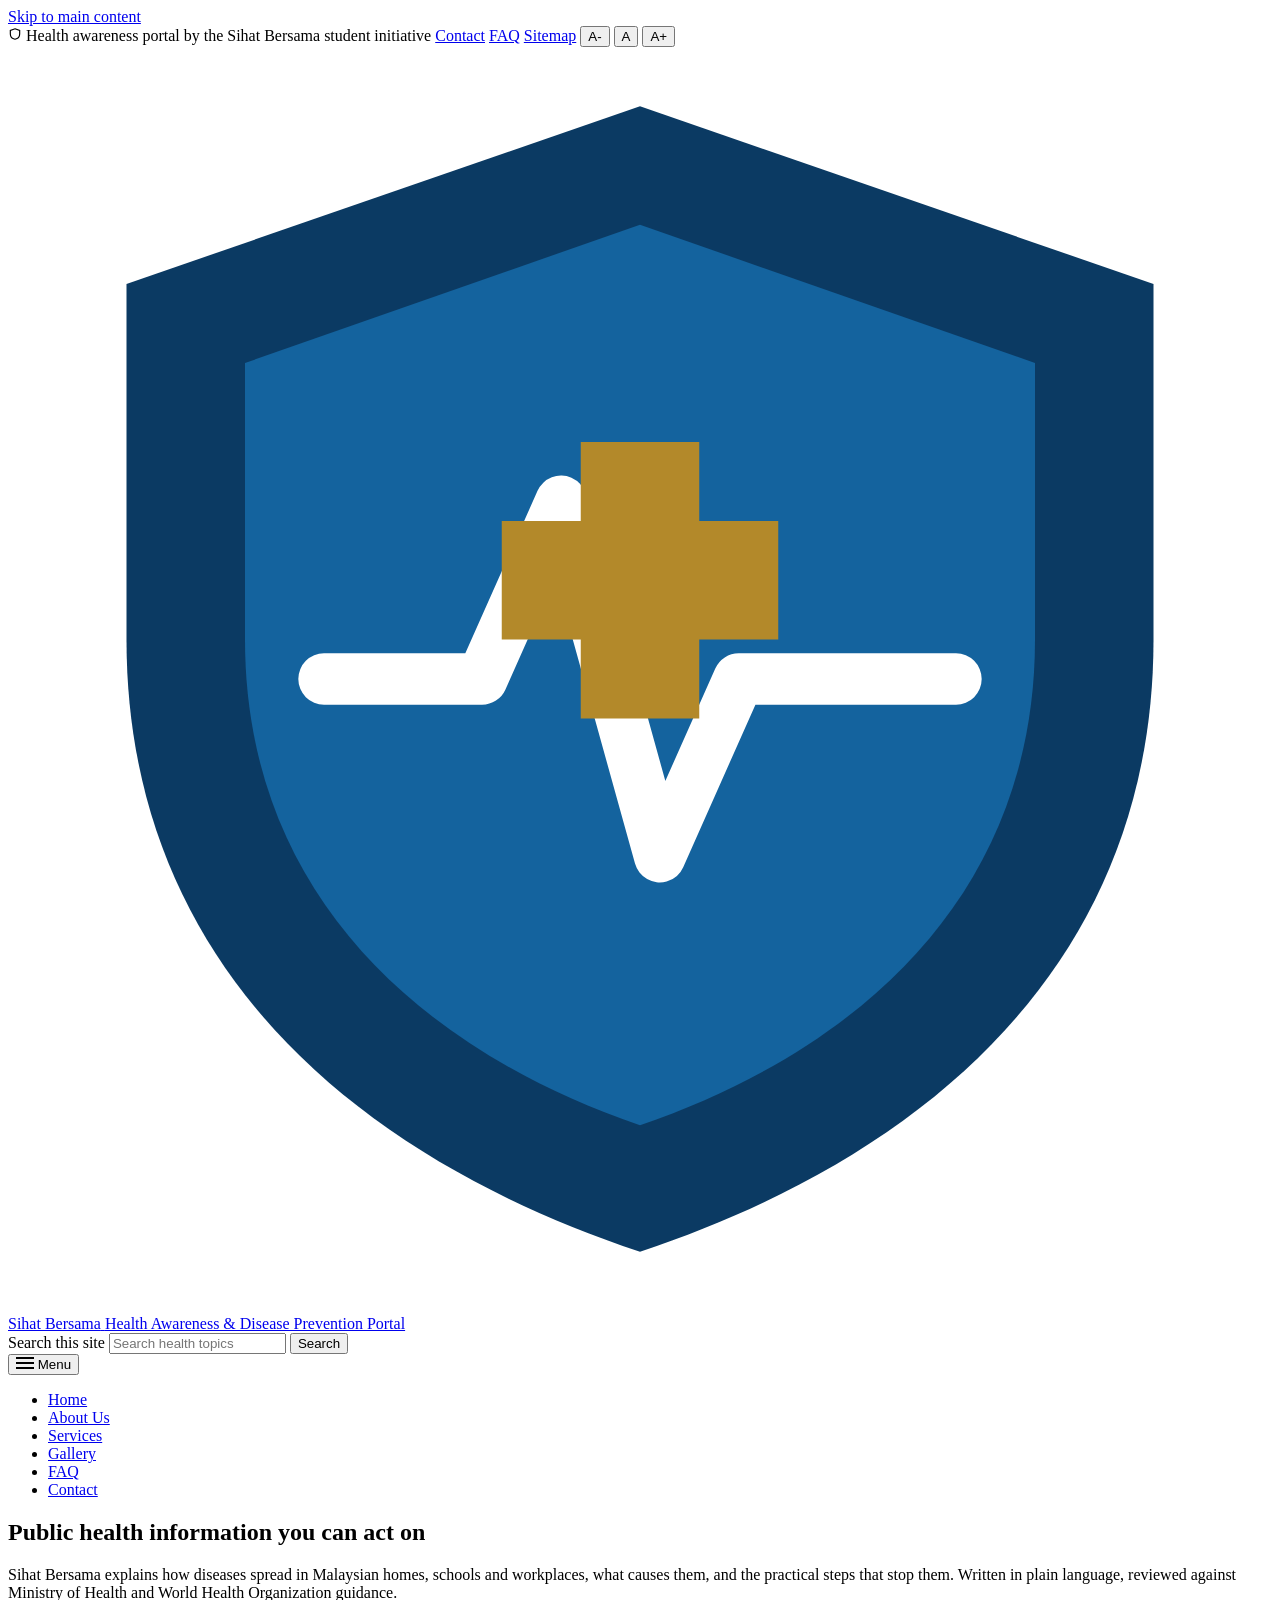
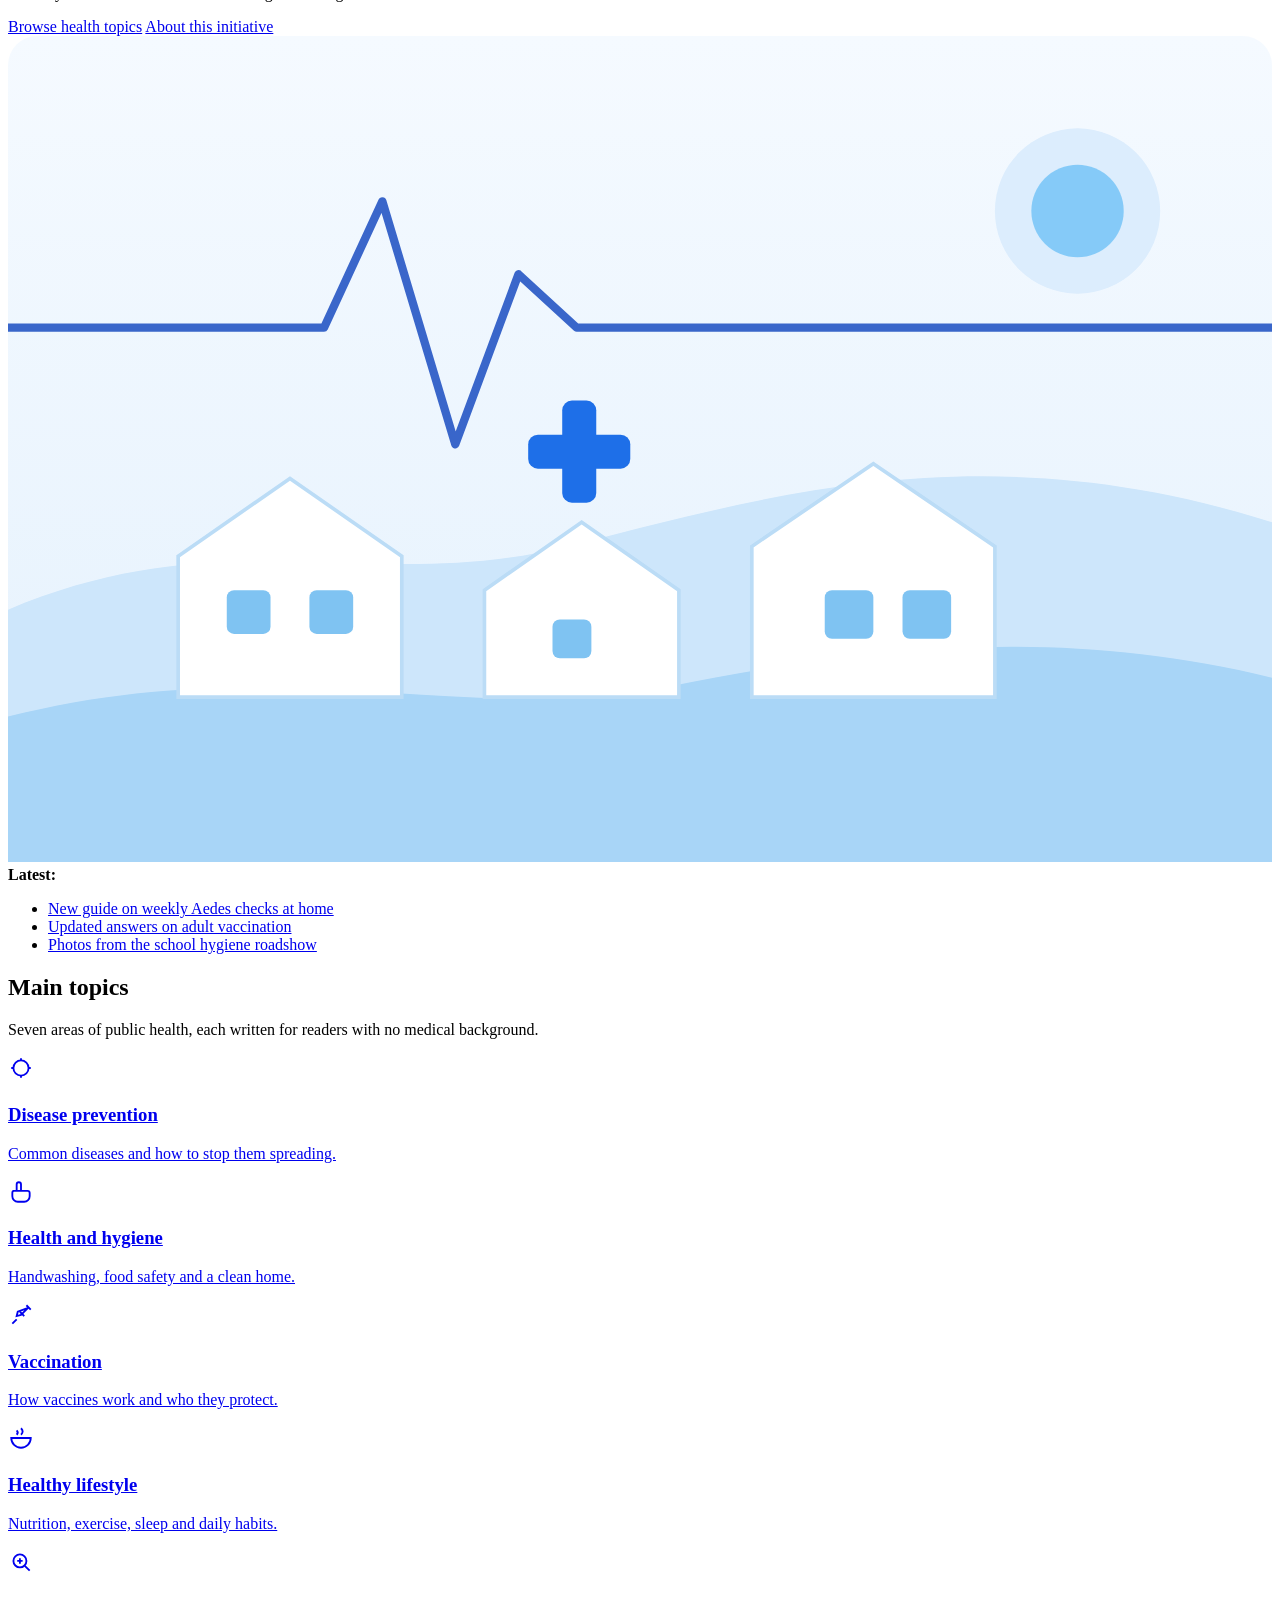
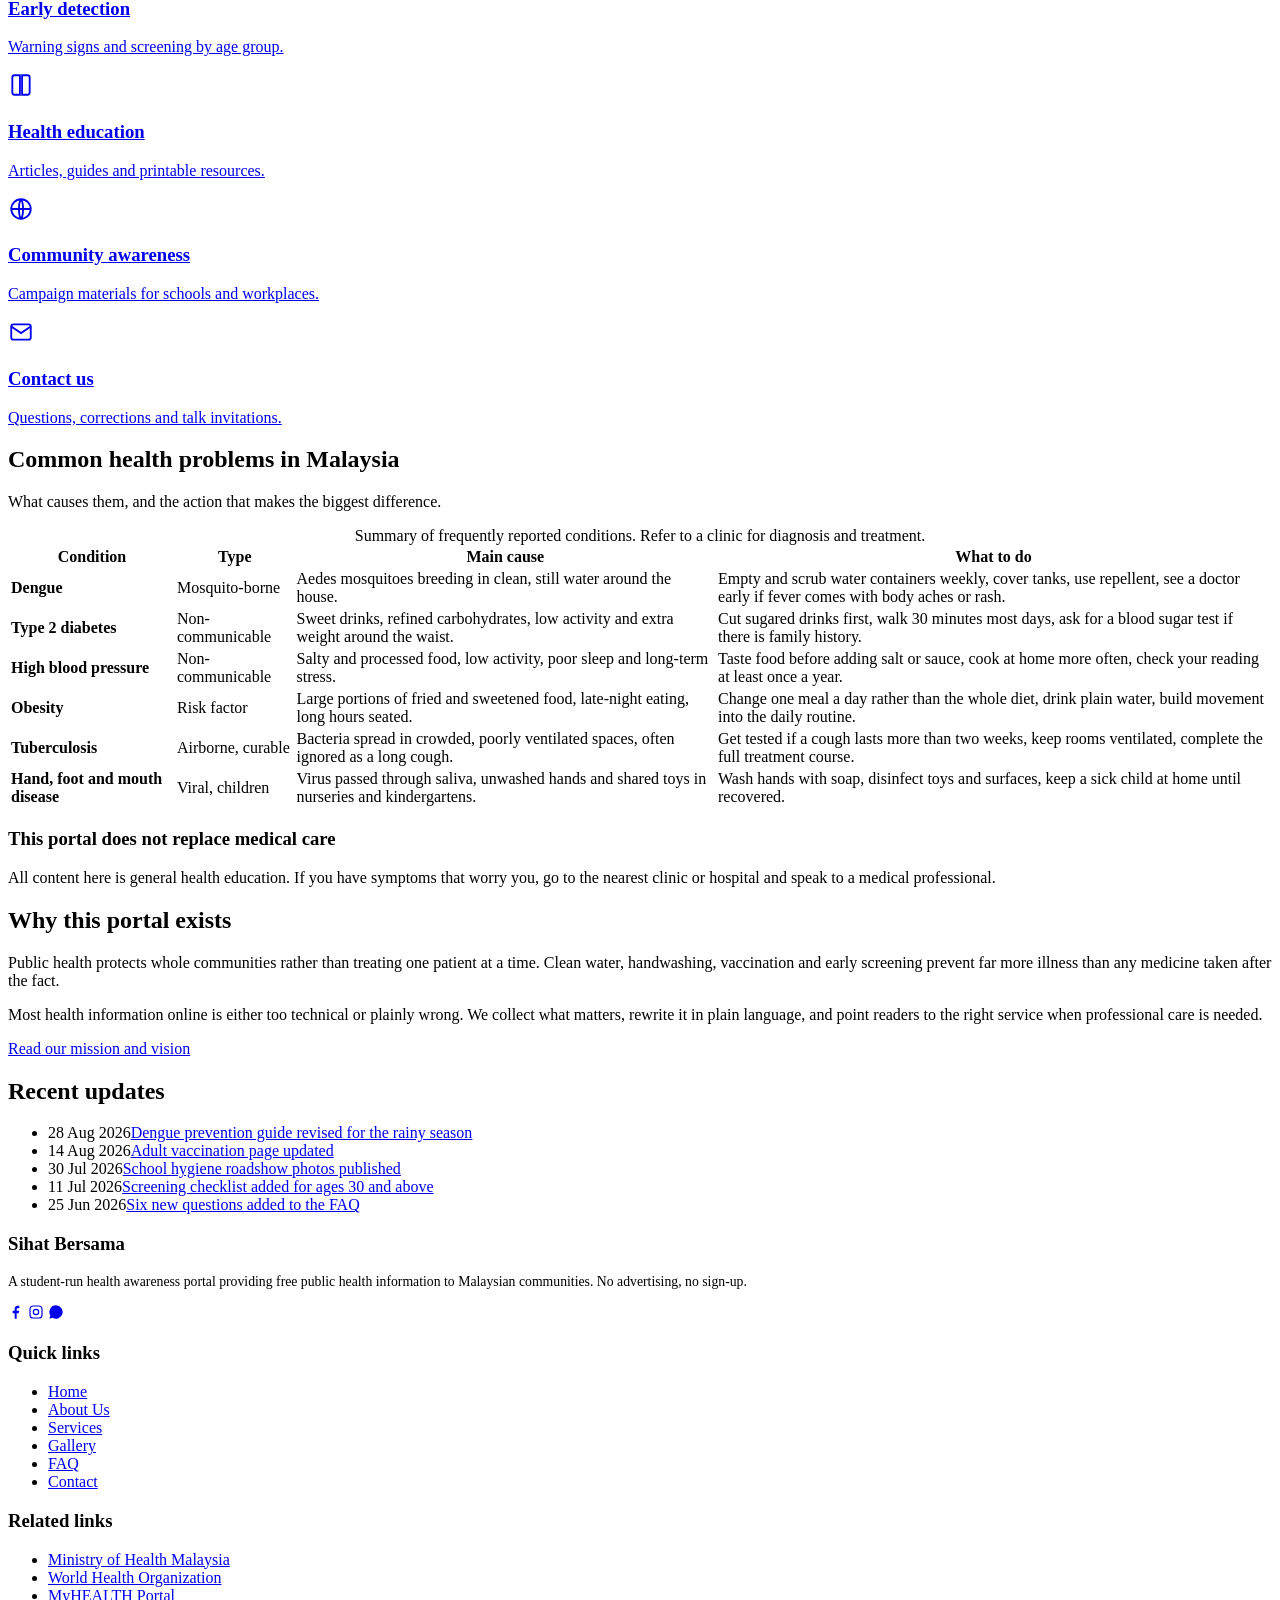
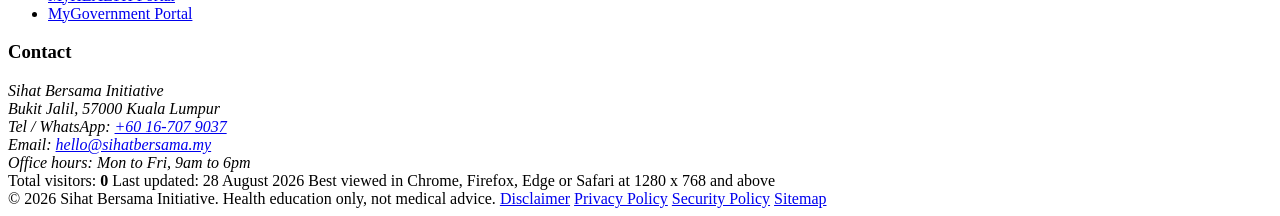
==== index.html @ de7b7a81 "Add files via upload" ====
<!DOCTYPE html>
<html lang="en">
<head>
<meta charset="utf-8">
<meta name="viewport" content="width=device-width, initial-scale=1">
<title>Home | Sihat Bersama Health Awareness Portal</title>
<meta name="description" content="Public health information portal on disease prevention, hygiene, vaccination, healthy living and early detection for Malaysian communities.">
<link rel="preconnect" href="https://fonts.googleapis.com">
<link rel="preconnect" href="https://fonts.gstatic.com" crossorigin>
<link href="https://fonts.googleapis.com/css2?family=Poppins:wght@500;600;700&family=Inter:wght@400;500;600;700&display=swap" rel="stylesheet">
<link rel="stylesheet" href="assets/css/style.css">
</head>
<body>
<a class="skip" href="#main">Skip to main content</a>

<!-- ===== utility bar ===== -->
<div class="utilbar">
  <div class="wrap utilbar-in">
    <span class="util-official">
      <svg width="14" height="14" viewBox="0 0 24 24" fill="none" stroke="currentColor" stroke-width="2" aria-hidden="true"><path d="M12 3l8 3v6c0 5-3.4 8.2-8 9-4.6-.8-8-4-8-9V6z"/></svg>
      Health awareness portal by the Sihat Bersama student initiative
    </span>
    <span class="util-links">
      <a href="contact.html">Contact</a>
      <a href="faq.html">FAQ</a>
      <a href="#footer">Sitemap</a>
    </span>
    <span class="util-tools">
      <button class="a11y-btn" id="textSmaller" type="button" title="Smaller text">A-</button>
      <button class="a11y-btn" id="textNormal" type="button" title="Normal text">A</button>
      <button class="a11y-btn" id="textLarger" type="button" title="Larger text">A+</button>
    </span>
  </div>
</div>

<!-- ===== masthead ===== -->
<header class="masthead">
  <div class="wrap masthead-in">
    <a class="brand" href="index.html">
      <svg class="brand-crest" viewBox="0 0 64 64" aria-hidden="true">
        <path d="M32 3l26 9v18c0 16-11 26-26 31C17 56 6 46 6 30V12z" fill="#0B3A63"/>
        <path d="M32 9l20 7v14c0 12.5-8.4 20.6-20 24.6C20.4 50.6 12 42.5 12 30V16z" fill="#14639E"/>
        <path d="M16 32h8l4-9 5 18 4-9h11" fill="none" stroke="#fff" stroke-width="2.6" stroke-linecap="round" stroke-linejoin="round"/>
        <path d="M29 20h6v4h4v6h-4v4h-6v-4h-4v-6h4z" fill="#B3892A"/>
      </svg>
      <span>
        <span class="site-name">Sihat Bersama</span>
        <span class="site-sub">Health Awareness &amp; Disease Prevention Portal</span>
      </span>
    </a>
    <form class="searchbox" id="siteSearch" role="search">
      <label class="skip" for="q">Search this site</label>
      <input id="q" type="search" placeholder="Search health topics">
      <button type="submit">Search</button>
    </form>
  </div>
</header>

<!-- ===== main navigation ===== -->
<nav class="mainnav" aria-label="Main">
  <div class="wrap mainnav-in">
    <button class="nav-toggle" type="button" aria-expanded="false" aria-controls="navlist">
      <svg width="18" height="12" viewBox="0 0 18 12" aria-hidden="true"><path d="M0 1h18M0 6h18M0 11h18" stroke="currentColor" stroke-width="2"/></svg>
      Menu
    </button>
    <ul id="navlist">
      <li><a class="is-active" href="index.html">Home</a></li>
      <li><a href="about.html">About Us</a></li>
      <li><a href="services.html">Services</a></li>
      <li><a href="gallery.html">Gallery</a></li>
      <li><a href="faq.html">FAQ</a></li>
      <li><a href="contact.html">Contact</a></li>
    </ul>
  </div>
</nav>

<main id="main">

<!-- ===== hero ===== -->
<section class="hero">
  <div class="wrap hero-in">
    <div>
      <h1>Public health information you can act on</h1>
      <p>Sihat Bersama explains how diseases spread in Malaysian homes, schools and workplaces, what causes them, and the practical steps that stop them. Written in plain language, reviewed against Ministry of Health and World Health Organization guidance.</p>
      <div class="hero-actions">
        <a class="btn" href="services.html">Browse health topics</a>
        <a class="btn btn-alt" href="about.html">About this initiative</a>
      </div>
    </div>
    <div class="hero-art">
      <svg viewBox="0 0 520 340" role="img" aria-label="Illustration of a community clinic and neighbourhood">
        <defs>
          <linearGradient id="sky" x1="0" y1="0" x2="0" y2="1">
            <stop offset="0" stop-color="#F5FAFF"/><stop offset="1" stop-color="#E4F1FD"/>
          </linearGradient>
        </defs>
        <rect width="520" height="340" rx="12" fill="url(#sky)"/>
        <circle cx="440" cy="72" r="34" fill="#DCEDFD"/>
        <circle cx="440" cy="72" r="19" fill="#3FB0F5" opacity=".55"/>
        <path d="M0 236c90-38 150-6 230-26s170-48 290-10v140H0z" fill="#CDE6FB"/>
        <path d="M0 280c110-28 190 4 270-12s160-26 250-4v76H0z" fill="#A8D5F7"/>
        <g fill="#fff" stroke="#BBDCF6" stroke-width="1.5">
          <path d="M70 214l46-32 46 32v58H70z"/>
          <path d="M196 228l40-28 40 28v44h-80z"/>
          <path d="M306 210l50-34 50 34v62H306z"/>
        </g>
        <g fill="#7FC3F2">
          <rect x="90" y="228" width="18" height="18" rx="3"/>
          <rect x="124" y="228" width="18" height="18" rx="3"/>
          <rect x="224" y="240" width="16" height="16" rx="3"/>
          <rect x="336" y="228" width="20" height="20" rx="3"/>
          <rect x="368" y="228" width="20" height="20" rx="3"/>
        </g>
        <rect x="228" y="150" width="14" height="42" rx="4" fill="#1E6FE8"/>
        <rect x="214" y="164" width="42" height="14" rx="4" fill="#1E6FE8"/>
        <path d="M0 120h130l24-52 30 100 26-70 24 22h286" fill="none" stroke="#1B4DC1" stroke-width="3.4" stroke-linecap="round" stroke-linejoin="round" opacity=".85"/>
      </svg>
    </div>
  </div>
</section>

<!-- ===== announcements ===== -->
<div class="announce">
  <div class="wrap announce-in">
    <strong>Latest:</strong>
    <ul>
      <li><a href="services.html">New guide on weekly Aedes checks at home</a></li>
      <li><a href="faq.html">Updated answers on adult vaccination</a></li>
      <li><a href="gallery.html">Photos from the school hygiene roadshow</a></li>
    </ul>
  </div>
</div>

<!-- ===== quick access ===== -->
<section class="sec">
  <div class="wrap">
    <div class="sec-head">
      <h2>Main topics</h2>
      <p>Seven areas of public health, each written for readers with no medical background.</p>
    </div>

    <div class="tiles">
      <a class="tile" href="services.html#prevention">
        <span class="ico"><svg width="26" height="26" viewBox="0 0 24 24" fill="none" stroke="currentColor" stroke-width="1.7" aria-hidden="true"><circle cx="12" cy="12" r="7"/><path d="M12 5V3M12 21v-2M5 12H3M21 12h-2M9.5 10h.01M14 14h.01M10 15h.01M15 9.5h.01"/></svg></span>
        <h3>Disease prevention</h3>
        <p>Common diseases and how to stop them spreading.</p>
      </a>
      <a class="tile" href="services.html#hygiene">
        <span class="ico"><svg width="26" height="26" viewBox="0 0 24 24" fill="none" stroke="currentColor" stroke-width="1.7" aria-hidden="true"><path d="M8 11V5a2 2 0 0 1 4 0v6"/><path d="M5 11h13a2 2 0 0 1 2 2v3a5 5 0 0 1-5 5H9a5 5 0 0 1-5-5v-3a2 2 0 0 1 1-2z"/></svg></span>
        <h3>Health and hygiene</h3>
        <p>Handwashing, food safety and a clean home.</p>
      </a>
      <a class="tile" href="services.html#vaccination">
        <span class="ico"><svg width="26" height="26" viewBox="0 0 24 24" fill="none" stroke="currentColor" stroke-width="1.7" aria-hidden="true"><path d="M17 3l4 4M18.5 5.5L12 12l-4 1 1-4z"/><path d="M11 9l4 4M4 20l4-4"/></svg></span>
        <h3>Vaccination</h3>
        <p>How vaccines work and who they protect.</p>
      </a>
      <a class="tile" href="services.html#lifestyle">
        <span class="ico"><svg width="26" height="26" viewBox="0 0 24 24" fill="none" stroke="currentColor" stroke-width="1.7" aria-hidden="true"><path d="M3 12h18a9 9 0 0 1-18 0z"/><path d="M12 3c2 2 2 4 0 6M8 5c1.4 1.4 1.4 2.6 0 4"/></svg></span>
        <h3>Healthy lifestyle</h3>
        <p>Nutrition, exercise, sleep and daily habits.</p>
      </a>
      <a class="tile" href="services.html#detection">
        <span class="ico"><svg width="26" height="26" viewBox="0 0 24 24" fill="none" stroke="currentColor" stroke-width="1.7" aria-hidden="true"><circle cx="11" cy="11" r="6"/><path d="M20 20l-4.5-4.5M8.5 11h5M11 8.5v5"/></svg></span>
        <h3>Early detection</h3>
        <p>Warning signs and screening by age group.</p>
      </a>
      <a class="tile" href="services.html#education">
        <span class="ico"><svg width="26" height="26" viewBox="0 0 24 24" fill="none" stroke="currentColor" stroke-width="1.7" aria-hidden="true"><path d="M4 5a2 2 0 0 1 2-2h5v18H6a2 2 0 0 1-2-2z"/><path d="M20 5a2 2 0 0 0-2-2h-5v18h5a2 2 0 0 0 2-2z"/></svg></span>
        <h3>Health education</h3>
        <p>Articles, guides and printable resources.</p>
      </a>
      <a class="tile" href="services.html#community">
        <span class="ico"><svg width="26" height="26" viewBox="0 0 24 24" fill="none" stroke="currentColor" stroke-width="1.7" aria-hidden="true"><circle cx="12" cy="12" r="9"/><path d="M3 12h18M12 3c2.5 3 2.5 15 0 18M12 3c-2.5 3-2.5 15 0 18"/></svg></span>
        <h3>Community awareness</h3>
        <p>Campaign materials for schools and workplaces.</p>
      </a>
      <a class="tile" href="contact.html">
        <span class="ico"><svg width="26" height="26" viewBox="0 0 24 24" fill="none" stroke="currentColor" stroke-width="1.7" aria-hidden="true"><rect x="3" y="5" width="18" height="14" rx="2"/><path d="M3 7l9 6 9-6"/></svg></span>
        <h3>Contact us</h3>
        <p>Questions, corrections and talk invitations.</p>
      </a>
    </div>
  </div>
</section>

<!-- ===== common cases table ===== -->
<section class="sec sec-alt">
  <div class="wrap">
    <div class="sec-head">
      <h2>Common health problems in Malaysia</h2>
      <p>What causes them, and the action that makes the biggest difference.</p>
    </div>

    <div class="table-scroll">
      <table class="table">
        <caption>Summary of frequently reported conditions. Refer to a clinic for diagnosis and treatment.</caption>
        <thead>
          <tr><th scope="col">Condition</th><th scope="col">Type</th><th scope="col">Main cause</th><th scope="col">What to do</th></tr>
        </thead>
        <tbody>
          <tr>
            <td><strong>Dengue</strong></td>
            <td>Mosquito-borne</td>
            <td>Aedes mosquitoes breeding in clean, still water around the house.</td>
            <td>Empty and scrub water containers weekly, cover tanks, use repellent, see a doctor early if fever comes with body aches or rash.</td>
          </tr>
          <tr>
            <td><strong>Type 2 diabetes</strong></td>
            <td>Non-communicable</td>
            <td>Sweet drinks, refined carbohydrates, low activity and extra weight around the waist.</td>
            <td>Cut sugared drinks first, walk 30 minutes most days, ask for a blood sugar test if there is family history.</td>
          </tr>
          <tr>
            <td><strong>High blood pressure</strong></td>
            <td>Non-communicable</td>
            <td>Salty and processed food, low activity, poor sleep and long-term stress.</td>
            <td>Taste food before adding salt or sauce, cook at home more often, check your reading at least once a year.</td>
          </tr>
          <tr>
            <td><strong>Obesity</strong></td>
            <td>Risk factor</td>
            <td>Large portions of fried and sweetened food, late-night eating, long hours seated.</td>
            <td>Change one meal a day rather than the whole diet, drink plain water, build movement into the daily routine.</td>
          </tr>
          <tr>
            <td><strong>Tuberculosis</strong></td>
            <td>Airborne, curable</td>
            <td>Bacteria spread in crowded, poorly ventilated spaces, often ignored as a long cough.</td>
            <td>Get tested if a cough lasts more than two weeks, keep rooms ventilated, complete the full treatment course.</td>
          </tr>
          <tr>
            <td><strong>Hand, foot and mouth disease</strong></td>
            <td>Viral, children</td>
            <td>Virus passed through saliva, unwashed hands and shared toys in nurseries and kindergartens.</td>
            <td>Wash hands with soap, disinfect toys and surfaces, keep a sick child at home until recovered.</td>
          </tr>
        </tbody>
      </table>
    </div>

    <div class="notice warn" style="margin-top:18px">
      <h3>This portal does not replace medical care</h3>
      <p>All content here is general health education. If you have symptoms that worry you, go to the nearest clinic or hospital and speak to a medical professional.</p>
    </div>
  </div>
</section>

<!-- ===== purpose + updates ===== -->
<section class="sec">
  <div class="wrap split">
    <div>
      <div class="sec-head"><h2>Why this portal exists</h2></div>
      <p>Public health protects whole communities rather than treating one patient at a time. Clean water, handwashing, vaccination and early screening prevent far more illness than any medicine taken after the fact.</p>
      <p>Most health information online is either too technical or plainly wrong. We collect what matters, rewrite it in plain language, and point readers to the right service when professional care is needed.</p>
      <p><a href="about.html">Read our mission and vision</a></p>
    </div>
    <div>
      <div class="sec-head"><h2>Recent updates</h2></div>
      <ul class="updates">
        <li><time datetime="2026-08-28">28 Aug 2026</time><a href="services.html#prevention">Dengue prevention guide revised for the rainy season</a></li>
        <li><time datetime="2026-08-14">14 Aug 2026</time><a href="services.html#vaccination">Adult vaccination page updated</a></li>
        <li><time datetime="2026-07-30">30 Jul 2026</time><a href="gallery.html">School hygiene roadshow photos published</a></li>
        <li><time datetime="2026-07-11">11 Jul 2026</time><a href="services.html#detection">Screening checklist added for ages 30 and above</a></li>
        <li><time datetime="2026-06-25">25 Jun 2026</time><a href="faq.html">Six new questions added to the FAQ</a></li>
      </ul>
    </div>
  </div>
</section>

</main>

<!-- ===== footer ===== -->
<footer class="footer" id="footer">
  <div class="wrap">
    <div class="foot-grid">
      <div>
        <h3>Sihat Bersama</h3>
        <p style="font-size:.86rem">A student-run health awareness portal providing free public health information to Malaysian communities. No advertising, no sign-up.</p>
        <div class="socials">
          <a href="#" aria-label="Facebook"><svg width="16" height="16" viewBox="0 0 24 24" fill="currentColor"><path d="M13 22v-8h3l1-4h-4V8c0-1.1.3-1.8 1.9-1.8H17V2.7A26 26 0 0 0 14.5 2.5C11.9 2.5 10 4.1 10 7.1V10H7v4h3v8z"/></svg></a>
          <a href="#" aria-label="Instagram"><svg width="16" height="16" viewBox="0 0 24 24" fill="none" stroke="currentColor" stroke-width="1.8"><rect x="3" y="3" width="18" height="18" rx="5"/><circle cx="12" cy="12" r="4"/></svg></a>
          <a href="https://wa.me/60167079037" aria-label="WhatsApp"><svg width="16" height="16" viewBox="0 0 24 24" fill="currentColor"><path d="M12 2a10 10 0 0 0-8.5 15.2L2 22l4.9-1.4A10 10 0 1 0 12 2z"/></svg></a>
        </div>
      </div>
      <div>
        <h3>Quick links</h3>
        <ul>
          <li><a href="index.html">Home</a></li>
          <li><a href="about.html">About Us</a></li>
          <li><a href="services.html">Services</a></li>
          <li><a href="gallery.html">Gallery</a></li>
          <li><a href="faq.html">FAQ</a></li>
          <li><a href="contact.html">Contact</a></li>
        </ul>
      </div>
      <div>
        <h3>Related links</h3>
        <ul>
          <li><a href="https://www.moh.gov.my">Ministry of Health Malaysia</a></li>
          <li><a href="https://www.who.int">World Health Organization</a></li>
          <li><a href="https://www.myhealth.gov.my">MyHEALTH Portal</a></li>
          <li><a href="https://www.malaysia.gov.my">MyGovernment Portal</a></li>
        </ul>
      </div>
      <div>
        <h3>Contact</h3>
        <address>
          Sihat Bersama Initiative<br>
          Bukit Jalil, 57000 Kuala Lumpur<br>
          Tel / WhatsApp: <a href="https://wa.me/60167079037">+60 16-707 9037</a><br>
          Email: <a href="mailto:hello@sihatbersama.my">hello@sihatbersama.my</a><br>
          Office hours: Mon to Fri, 9am to 6pm
        </address>
      </div>
    </div>

    <div class="foot-meta">
      <span class="counter">Total visitors: <b id="viewCount">0</b></span>
      <span>Last updated: 28 August 2026</span>
      <span>Best viewed in Chrome, Firefox, Edge or Safari at 1280 x 768 and above</span>
    </div>

    <div class="foot-base">
      <span>&copy; <span data-year>2026</span> Sihat Bersama Initiative. Health education only, not medical advice.</span>
      <span class="foot-links">
        <a href="#">Disclaimer</a>
        <a href="#">Privacy Policy</a>
        <a href="#">Security Policy</a>
        <a href="#footer">Sitemap</a>
      </span>
    </div>
  </div>
</footer>

<script src="assets/js/main.js"></script>
</body>
</html>
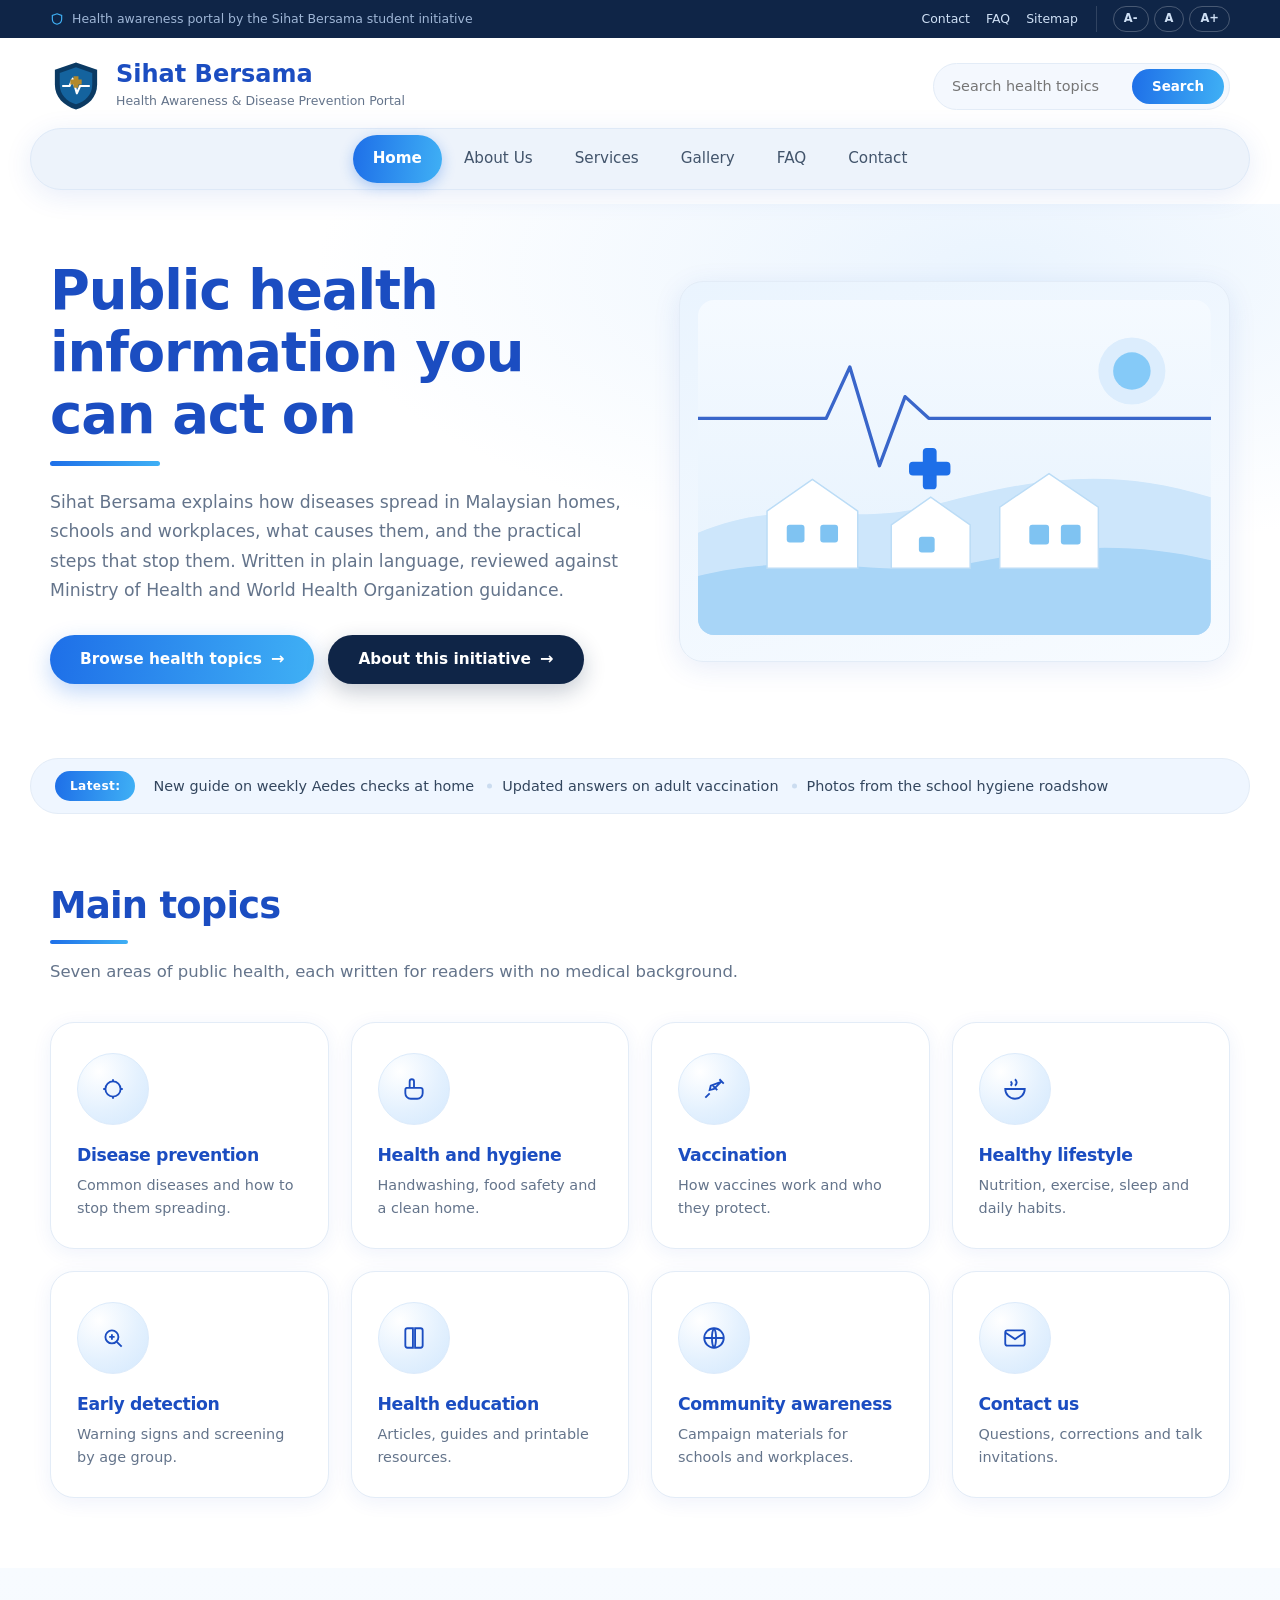
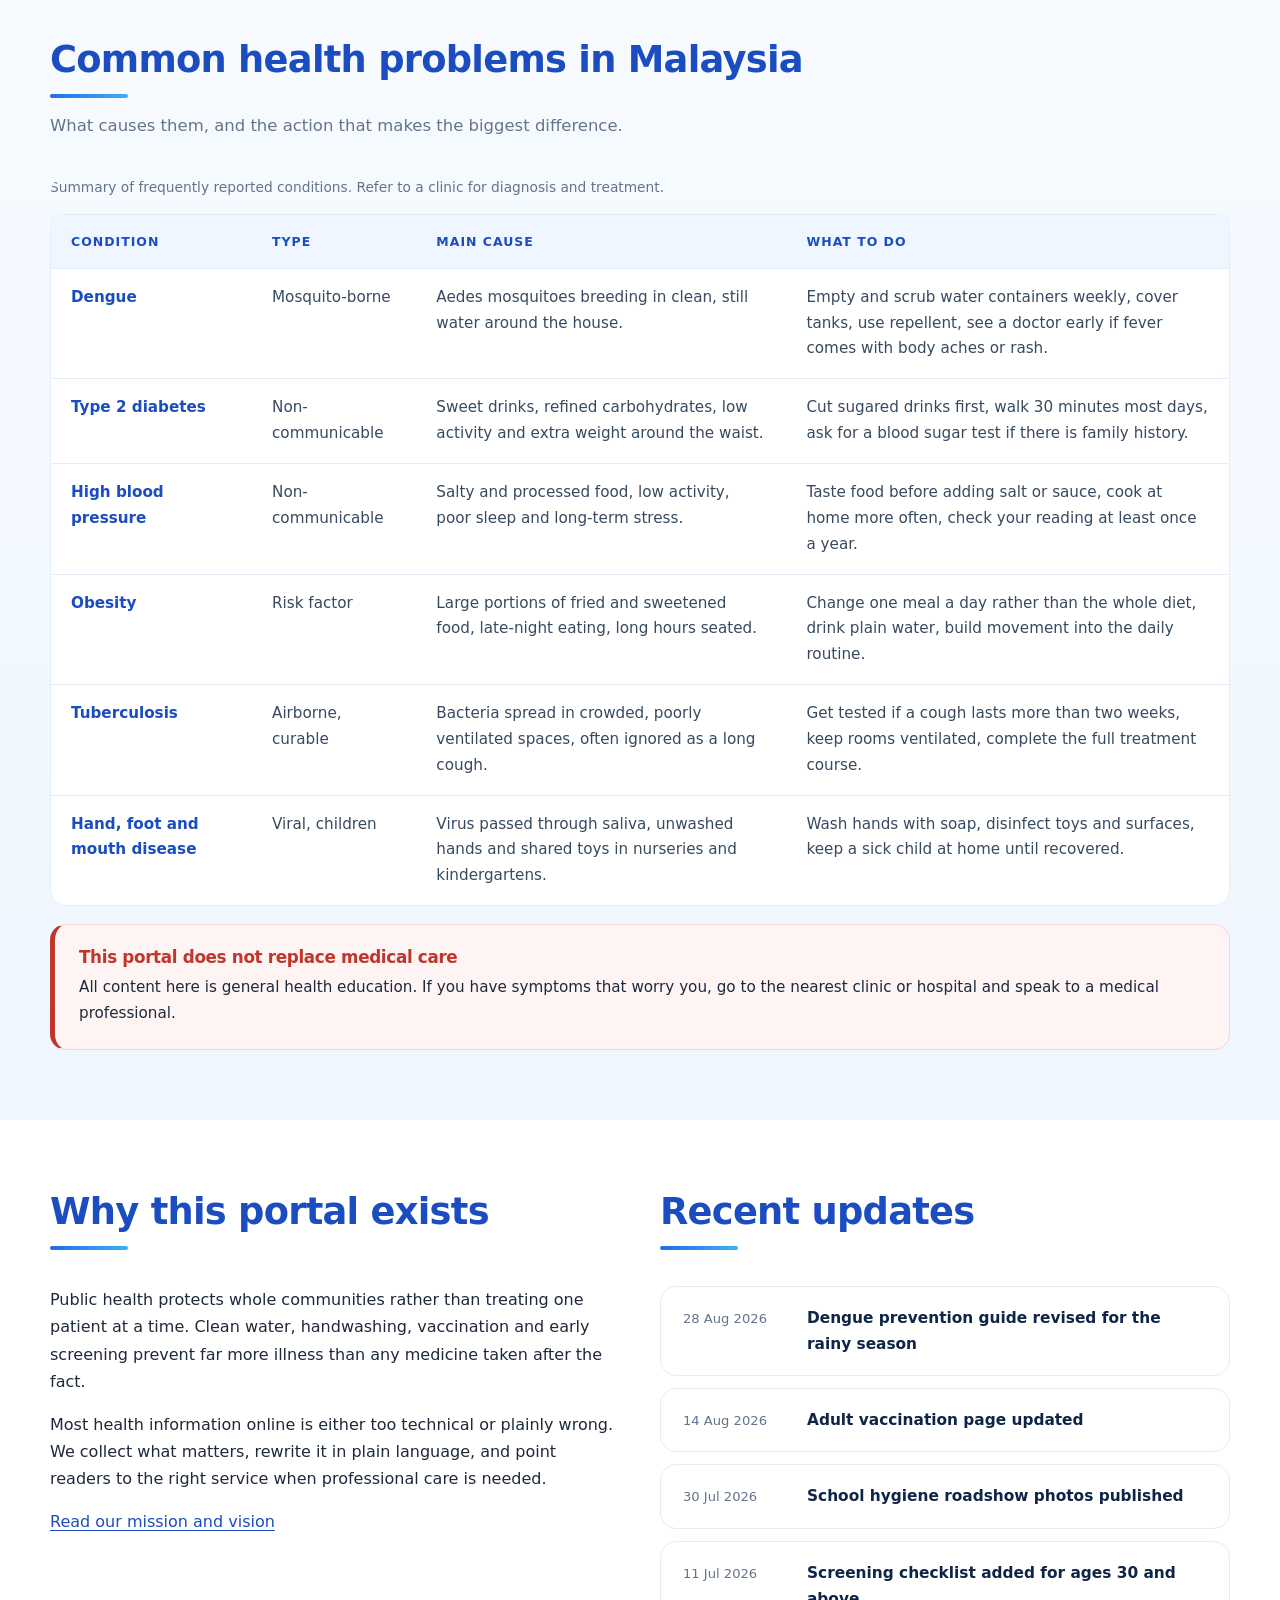
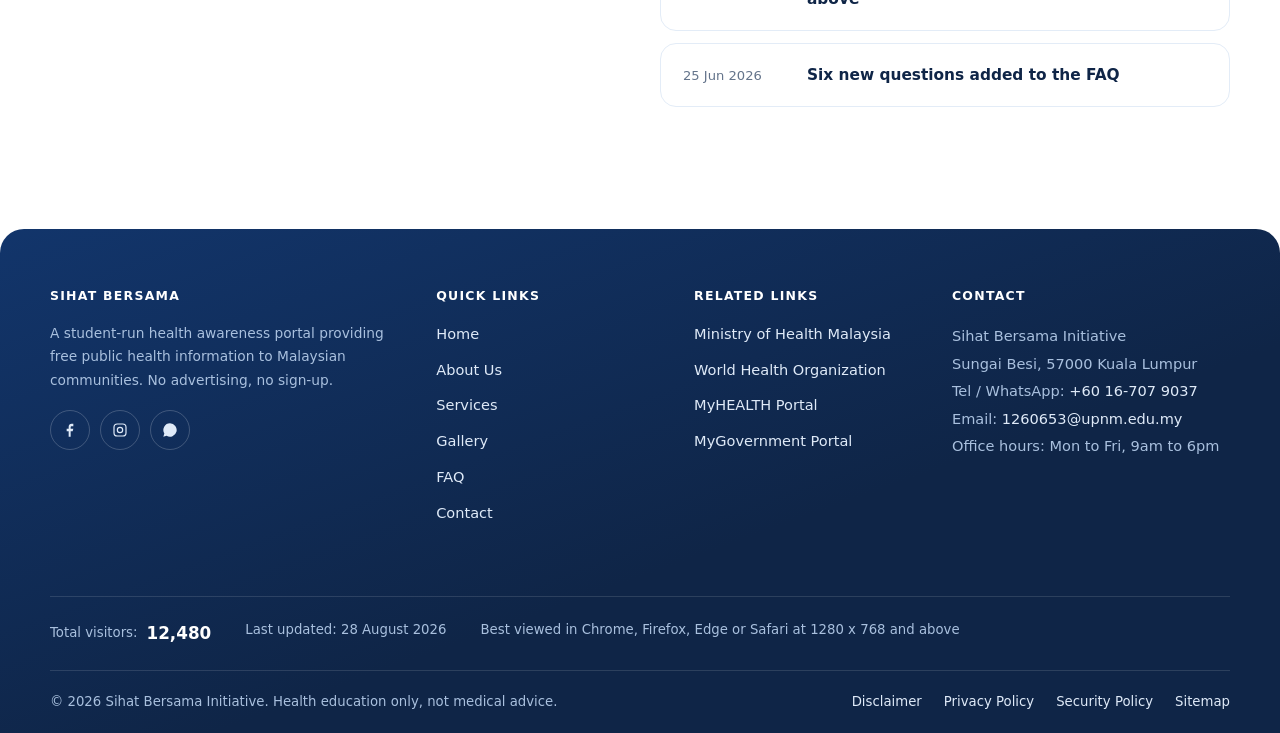
==== commit 5cd43507: "Update location, team members and contact email Change every Bukit Jalil reference to Sungai Besi, r" ====
--- a/index.html
+++ b/index.html
@@ -307,9 +307,9 @@
         <h3>Contact</h3>
         <address>
           Sihat Bersama Initiative<br>
-          Bukit Jalil, 57000 Kuala Lumpur<br>
+          Sungai Besi, 57000 Kuala Lumpur<br>
           Tel / WhatsApp: <a href="https://wa.me/60167079037">+60 16-707 9037</a><br>
-          Email: <a href="mailto:hello@sihatbersama.my">hello@sihatbersama.my</a><br>
+          Email: <a href="mailto:1260653@upnm.edu.my">1260653@upnm.edu.my</a><br>
           Office hours: Mon to Fri, 9am to 6pm
         </address>
       </div>
--- a/assets/css/style.css
+++ b/assets/css/style.css
@@ -0,0 +1,358 @@
+/* ===========================================================
+   Sihat Bersama - shared stylesheet
+   Style reference: modern Malaysian government portals
+   (floating pill navigation, bright blue gradients, soft
+   rounded cards, generous white space).
+   Class names unchanged, so the HTML stays the same.
+   =========================================================== */
+
+:root{
+  --brand:#1B4DC1;
+  --brand-dark:#12358C;
+  --brand-deep:#0F2547;
+  --cyan:#3FB0F5;
+  --blue-grad:linear-gradient(96deg,#1E6FE8 0%,#3FB0F5 100%);
+  --tint:#EFF6FF;
+  --tint-2:#F4F8FE;
+  --surface:#FFFFFF;
+  --ink:#1E293B;
+  --muted:#64748B;
+  --border:#E3ECF7;
+  --border-strong:#CBDCF0;
+  --amber:#F0A821;
+  --maroon:#C0362C;
+  --head:"Poppins", system-ui, Arial, sans-serif;
+  --sans:"Inter", system-ui, -apple-system, "Segoe UI", Arial, sans-serif;
+  --wrap:1220px;
+  --pad:20px;
+  --r-lg:24px;
+  --r:16px;
+  --r-sm:10px;
+  --shadow-soft:0 4px 20px rgba(27,77,193,.07);
+  --shadow-card:0 6px 28px rgba(27,77,193,.10);
+  --shadow-lift:0 14px 42px rgba(27,77,193,.18);
+}
+
+*{box-sizing:border-box}
+html{font-size:100%; scroll-behavior:smooth; -webkit-text-size-adjust:100%}
+body{
+  margin:0; background:var(--surface); color:var(--ink);
+  font-family:var(--sans); font-size:1rem; line-height:1.7; -webkit-font-smoothing:antialiased;
+}
+img{max-width:100%; display:block}
+a{color:var(--brand); text-underline-offset:3px}
+a:hover{color:var(--brand-dark)}
+a:focus-visible, button:focus-visible, input:focus-visible, select:focus-visible,
+textarea:focus-visible, summary:focus-visible{outline:3px solid var(--cyan); outline-offset:3px; border-radius:6px}
+h1,h2,h3,h4{margin:0; font-family:var(--head); font-weight:700; line-height:1.2; letter-spacing:-.02em; color:var(--brand)}
+p{margin:0 0 1em}
+ul,ol{margin:0 0 1em; padding-left:20px}
+li{margin-bottom:9px}
+code{background:var(--tint); border:1px solid var(--border); border-radius:6px; padding:2px 6px; font-size:.88em}
+
+.wrap{max-width:var(--wrap); margin-inline:auto; padding-inline:var(--pad)}
+.skip{position:absolute; left:-9999px; top:0; background:var(--brand); color:#fff; padding:12px 18px; z-index:300; border-radius:0 0 12px 0}
+.skip:focus{left:0}
+
+/* ---------- utility bar ---------- */
+.utilbar{background:var(--brand-deep); color:#9FB6D6; font-size:.78rem}
+.utilbar-in{display:flex; align-items:center; gap:18px; min-height:38px; flex-wrap:wrap}
+.utilbar a{color:#CFE0F5; text-decoration:none}
+.utilbar a:hover{color:#fff}
+.util-official{margin-right:auto; display:flex; align-items:center; gap:8px}
+.util-official svg{flex:none; color:var(--cyan)}
+.util-links{display:flex; gap:16px}
+.util-tools{display:flex; align-items:center; gap:5px; padding-left:16px; border-left:1px solid rgba(255,255,255,.14)}
+.a11y-btn{
+  background:transparent; border:1px solid rgba(255,255,255,.24); color:#CFE0F5;
+  font:600 .72rem/1 var(--sans); padding:6px 10px; border-radius:999px; cursor:pointer; transition:.15s;
+}
+.a11y-btn:hover{background:rgba(255,255,255,.16); color:#fff}
+
+/* ---------- masthead ---------- */
+.masthead{background:#fff}
+.masthead-in{display:flex; align-items:center; gap:20px; padding-block:22px 10px; flex-wrap:wrap}
+.brand{display:flex; align-items:center; gap:14px; text-decoration:none; color:var(--brand); margin-right:auto}
+.brand-crest{width:52px; height:52px; flex:none}
+.site-name{font-family:var(--head); font-size:1.5rem; font-weight:700; display:block; line-height:1.1; color:var(--brand)}
+.site-sub{display:block; font-family:var(--sans); font-size:.78rem; color:var(--muted); margin-top:3px; font-weight:400}
+.searchbox{display:flex; align-items:center; background:var(--tint-2); border:1px solid var(--border); border-radius:999px; padding:5px 5px 5px 18px}
+.searchbox:focus-within{border-color:var(--cyan); background:#fff; box-shadow:0 0 0 4px rgba(63,176,245,.16)}
+.searchbox input{border:0; background:transparent; padding:9px 0; font:400 .9rem var(--sans); width:180px; color:var(--ink)}
+.searchbox input:focus{outline:none}
+.searchbox button{border:0; background:var(--blue-grad); color:#fff; padding:10px 20px; border-radius:999px; cursor:pointer; font:600 .84rem var(--sans)}
+.searchbox button:hover{filter:brightness(1.06)}
+
+/* ---------- floating pill navigation ---------- */
+.mainnav{position:sticky; top:12px; z-index:60; background:transparent; padding-block:6px 14px}
+.mainnav-in{
+  display:flex; align-items:center; justify-content:center;
+  background:#EDF3FB; border:1px solid #DEE9F7; border-radius:999px;
+  padding:6px 14px; box-shadow:var(--shadow-card);
+}
+.nav-toggle{
+  display:none; background:transparent; border:0; color:var(--brand); padding:12px 6px;
+  font:600 .95rem var(--sans); cursor:pointer; align-items:center; gap:10px;
+}
+.mainnav ul{display:flex; list-style:none; margin:0; padding:0; flex-wrap:wrap; gap:2px; justify-content:center}
+.mainnav li{margin:0}
+.mainnav a{
+  display:block; color:#42546B; text-decoration:none; padding:11px 20px;
+  font-size:.95rem; font-weight:500; border-radius:999px; transition:.16s;
+}
+.mainnav a:hover{background:#fff; color:var(--brand)}
+.mainnav a.is-active{background:var(--blue-grad); color:#fff; font-weight:600; box-shadow:0 4px 14px rgba(30,111,232,.32)}
+
+/* ---------- breadcrumb ---------- */
+.breadcrumb{font-size:.84rem; background:transparent}
+.breadcrumb ol{list-style:none; display:flex; flex-wrap:wrap; gap:9px; margin:0; padding:6px 0 14px}
+.breadcrumb li{margin:0; color:var(--muted)}
+.breadcrumb a{text-decoration:none}
+.breadcrumb li+li::before{content:"›"; margin-right:9px; color:var(--border-strong)}
+
+/* ---------- page header band ---------- */
+.pagehead{
+  background:linear-gradient(180deg,#EFF6FF 0%,#F8FBFF 100%);
+  border:1px solid var(--border); border-radius:var(--r-lg);
+  max-width:calc(var(--wrap) - var(--pad) * 2); margin:0 auto; padding:44px 44px 46px;
+}
+.pagehead h1{font-size:clamp(2rem,4.4vw,2.9rem); position:relative; padding-bottom:16px}
+.pagehead h1::after{content:""; position:absolute; left:0; bottom:0; width:88px; height:4px; border-radius:4px; background:var(--blue-grad)}
+.pagehead p{margin:14px 0 0; color:var(--muted); max-width:72ch; font-size:1.05rem}
+
+/* ---------- layout ---------- */
+.main{padding-block:26px 72px}
+.layout{display:grid; grid-template-columns:270px 1fr; gap:48px; align-items:start; margin-top:40px}
+.sidenav{border:1px solid var(--border); border-radius:var(--r); overflow:hidden; background:#fff; box-shadow:var(--shadow-soft); position:sticky; top:96px}
+.sidenav h2{font-family:var(--sans); font-size:.74rem; letter-spacing:.1em; text-transform:uppercase; padding:16px 20px; color:var(--muted); background:var(--tint-2); border-bottom:1px solid var(--border); margin:0; font-weight:600}
+.sidenav ul{list-style:none; margin:0; padding:10px}
+.sidenav li{margin:0}
+.sidenav a{display:block; padding:12px 16px; font-size:.94rem; text-decoration:none; color:#42546B; border-radius:999px; font-weight:500}
+.sidenav a:hover{background:var(--tint); color:var(--brand)}
+.sidenav a.is-active{background:var(--blue-grad); color:#fff; font-weight:600}
+.sidebox{border:1px solid var(--border); border-radius:var(--r); padding:22px; margin-top:20px; background:var(--tint-2); font-size:.92rem}
+.sidebox h3{font-size:1.02rem; margin-bottom:10px}
+.sidebox ul{padding-left:18px; margin-bottom:0}
+.sidebox li{margin-bottom:7px}
+.sidebox p:last-child{margin-bottom:0}
+
+.content h2{font-size:1.85rem; margin:0 0 18px; position:relative; padding-bottom:14px}
+.content h2::after{content:""; position:absolute; left:0; bottom:0; width:64px; height:4px; border-radius:4px; background:var(--blue-grad)}
+.content h3{font-size:1.15rem; margin:32px 0 10px; color:var(--brand-deep)}
+.content section+section{margin-top:60px}
+.content p, .content li{max-width:74ch; color:#374A5F}
+
+/* ---------- home hero ---------- */
+.hero{background:radial-gradient(1100px 460px at 78% 12%, #EAF4FE 0%, rgba(255,255,255,0) 62%), #fff}
+.hero-in{display:grid; grid-template-columns:1.02fr .98fr; gap:56px; align-items:center; padding-block:56px 68px}
+.hero h1{font-size:clamp(2.2rem,5vw,3.4rem); line-height:1.14; margin-bottom:22px; position:relative; padding-bottom:20px}
+.hero h1::after{content:""; position:absolute; left:0; bottom:0; width:110px; height:5px; border-radius:5px; background:var(--blue-grad)}
+.hero p{color:var(--muted); max-width:52ch; font-size:1.08rem}
+.hero-actions{display:flex; gap:14px; flex-wrap:wrap; margin-top:30px}
+.hero-art{
+  border-radius:var(--r-lg); overflow:hidden; background:linear-gradient(160deg,#EAF4FE,#F7FBFF);
+  border:1px solid var(--border); padding:18px; box-shadow:var(--shadow-card);
+}
+.hero-art svg{width:100%; height:auto; border-radius:var(--r)}
+
+/* ---------- buttons ---------- */
+.btn{
+  display:inline-flex; align-items:center; gap:9px; background:var(--blue-grad); color:#fff;
+  text-decoration:none; font:600 .96rem/1 var(--sans); padding:16px 30px; border:0;
+  border-radius:999px; cursor:pointer; box-shadow:0 8px 22px rgba(30,111,232,.28);
+  transition:transform .14s ease, box-shadow .14s ease, filter .14s ease;
+}
+.btn::after{content:"→"; font-size:1.05em; line-height:1}
+.btn:hover{transform:translateY(-2px); box-shadow:0 12px 30px rgba(30,111,232,.36); color:#fff; filter:brightness(1.04)}
+.btn-alt{background:var(--brand-deep); box-shadow:0 8px 22px rgba(15,37,71,.24)}
+.btn-alt:hover{background:#16325C; box-shadow:0 12px 30px rgba(15,37,71,.3)}
+
+/* ---------- announcement strip ---------- */
+.announce{background:transparent; padding-top:6px}
+.announce-in{
+  display:flex; gap:18px; align-items:center; flex-wrap:wrap; font-size:.9rem;
+  background:var(--tint); border:1px solid var(--border); border-radius:999px; padding:12px 24px;
+}
+.announce strong{
+  white-space:nowrap; color:#fff; background:var(--blue-grad); padding:5px 15px;
+  border-radius:999px; font-size:.76rem; letter-spacing:.03em; font-weight:600;
+}
+.announce ul{list-style:none; display:flex; gap:28px; margin:0; padding:0; flex-wrap:wrap}
+.announce li{margin:0; position:relative}
+.announce li+li::before{content:""; position:absolute; left:-15px; top:50%; width:5px; height:5px; border-radius:50%; background:var(--border-strong); transform:translateY(-50%)}
+.announce a{color:#33465E; text-decoration:none; font-weight:500}
+.announce a:hover{color:var(--brand)}
+
+/* ---------- section head ---------- */
+.sec{padding-block:70px}
+.sec-alt{background:linear-gradient(180deg,#F7FBFF 0%,#EFF6FF 100%)}
+.sec-head{margin-bottom:36px; max-width:74ch}
+.sec-head h2{font-size:clamp(1.7rem,3.2vw,2.3rem); position:relative; padding-bottom:16px}
+.sec-head h2::after{content:""; position:absolute; left:0; bottom:0; width:78px; height:4px; border-radius:4px; background:var(--blue-grad)}
+.sec-head p{margin:14px 0 0; color:var(--muted); font-size:1.03rem}
+
+/* ---------- tiles ---------- */
+.tiles{display:grid; grid-template-columns:repeat(4,1fr); gap:22px}
+.tile{
+  display:block; background:#fff; border:1px solid var(--border); border-radius:var(--r-lg);
+  padding:30px 26px 28px; text-decoration:none; color:var(--ink); box-shadow:var(--shadow-soft);
+  transition:transform .16s ease, box-shadow .16s ease;
+}
+.tile:hover{transform:translateY(-5px); box-shadow:var(--shadow-lift); color:var(--ink)}
+.tile .ico{
+  display:grid; place-items:center; width:72px; height:72px; border-radius:50%;
+  background:radial-gradient(circle at 30% 25%, #FFFFFF 0%, #E4F1FE 55%, #D3E8FD 100%);
+  border:1px solid #DCEBFB; color:var(--brand); margin-bottom:20px;
+}
+.tile h3{font-size:1.08rem; margin-bottom:8px}
+.tile p{margin:0; font-size:.9rem; color:var(--muted); line-height:1.6}
+
+/* ---------- tables ---------- */
+.table{width:100%; border-collapse:separate; border-spacing:0; font-size:.95rem; background:#fff; border:1px solid var(--border); border-radius:var(--r); overflow:hidden}
+.table caption{text-align:left; font-size:.86rem; color:var(--muted); padding-bottom:14px}
+.table th, .table td{padding:16px 20px; vertical-align:top; text-align:left; border-bottom:1px solid var(--border); color:#374A5F}
+.table thead th{
+  background:var(--tint); color:var(--brand); font-family:var(--sans); font-weight:700;
+  font-size:.78rem; letter-spacing:.08em; text-transform:uppercase;
+}
+.table tbody tr:last-child th, .table tbody tr:last-child td{border-bottom:0}
+.table tbody tr:hover{background:#F8FBFF}
+.table tbody th[scope="row"]{width:190px; color:var(--brand); font-weight:600; background:var(--tint-2)}
+.table td strong{color:var(--brand)}
+.table-scroll{overflow-x:auto; border-radius:var(--r)}
+
+/* ---------- notice boxes ---------- */
+.notice{border:1px solid var(--border); background:var(--tint); padding:22px 24px; font-size:.95rem; border-radius:var(--r); border-left:5px solid var(--cyan)}
+.notice.warn{border-color:#F6D6D3; background:#FEF4F3; border-left-color:var(--maroon)}
+.notice h3{font-size:1.05rem; margin:0 0 8px}
+.notice.warn h3{color:var(--maroon)}
+.notice p:last-child{margin-bottom:0}
+
+/* ---------- updates list ---------- */
+.updates{list-style:none; margin:0; padding:0}
+.updates li{
+  display:flex; gap:20px; padding:18px 22px; margin:0 0 12px; font-size:.96rem;
+  background:#fff; border:1px solid var(--border); border-radius:var(--r); transition:.16s;
+}
+.updates li:hover{border-color:var(--border-strong); box-shadow:var(--shadow-soft); transform:translateX(3px)}
+.updates time{color:var(--muted); font-size:.82rem; white-space:nowrap; width:104px; flex:none; padding-top:3px}
+.updates a{text-decoration:none; font-weight:600; color:var(--brand-deep)}
+.updates a:hover{color:var(--brand)}
+
+/* ---------- panels ---------- */
+.split{display:grid; grid-template-columns:1fr 1fr; gap:40px}
+.split-3{display:grid; grid-template-columns:repeat(3,1fr); gap:24px}
+.panel{border:1px solid var(--border); border-radius:var(--r-lg); padding:30px; background:#fff; box-shadow:var(--shadow-soft)}
+.panel h3{font-size:1.18rem; margin:0 0 12px}
+.panel p:last-child{margin-bottom:0}
+
+/* ---------- gallery ---------- */
+.filters{display:flex; gap:10px; flex-wrap:wrap; margin-bottom:28px}
+.filter-btn{
+  background:#fff; border:1px solid var(--border); padding:11px 22px; font:600 .89rem var(--sans);
+  cursor:pointer; border-radius:999px; color:#42546B; transition:.16s;
+}
+.filter-btn:hover{border-color:var(--cyan); color:var(--brand)}
+.filter-btn[aria-pressed="true"]{background:var(--blue-grad); color:#fff; border-color:transparent; box-shadow:0 6px 18px rgba(30,111,232,.28)}
+.grid-photos{display:grid; grid-template-columns:repeat(3,1fr); gap:24px}
+.photo{border:1px solid var(--border); border-radius:var(--r-lg); overflow:hidden; background:#fff; box-shadow:var(--shadow-soft); transition:.16s}
+.photo:hover{transform:translateY(-5px); box-shadow:var(--shadow-lift)}
+.photo .frame{aspect-ratio:4/3; background:var(--tint); overflow:hidden}
+.photo .frame svg, .photo .frame img{width:100%; height:100%; object-fit:cover}
+.photo figcaption{padding:18px 20px; font-size:.94rem; font-weight:600; color:var(--brand-deep)}
+.photo figcaption span{display:block; color:var(--muted); font-size:.81rem; margin-top:6px; font-weight:400}
+
+/* ---------- posters ---------- */
+.poster{max-width:760px; margin:26px 0 0; border:1px solid var(--border); border-radius:var(--r-lg); overflow:hidden; background:#fff; box-shadow:var(--shadow-soft)}
+.poster.tall{max-width:520px}
+.poster a{display:block; line-height:0; background:var(--tint)}
+.poster img{width:100%; height:auto; display:block}
+.poster figcaption{padding:14px 20px; font-size:.86rem; line-height:1.5; color:var(--muted); border-top:1px solid var(--border)}
+.poster figcaption b{color:var(--brand-deep); font-weight:600}
+
+/* ---------- faq ---------- */
+.faq details{border:1px solid var(--border); border-radius:var(--r); margin-bottom:14px; background:#fff; overflow:hidden; transition:.16s}
+.faq details[open]{box-shadow:var(--shadow-card); border-color:var(--border-strong)}
+.faq summary{cursor:pointer; padding:20px 58px 20px 24px; font-weight:600; position:relative; list-style:none; font-size:1rem; color:var(--brand-deep); font-family:var(--head)}
+.faq summary::-webkit-details-marker{display:none}
+.faq summary:hover{color:var(--brand)}
+.faq summary::after{
+  content:"+"; position:absolute; right:20px; top:50%; transform:translateY(-50%);
+  width:30px; height:30px; border-radius:50%; background:var(--tint); color:var(--brand);
+  display:grid; place-items:center; font-size:1.2rem; font-weight:600; line-height:1;
+}
+.faq details[open] summary{color:var(--brand)}
+.faq details[open] summary::after{content:"–"; background:var(--blue-grad); color:#fff}
+.faq .answer{padding:4px 24px 22px; color:#374A5F}
+.faq .answer p:last-child{margin-bottom:0}
+
+/* ---------- forms ---------- */
+.form{border:1px solid var(--border); border-radius:var(--r-lg); padding:32px; background:#fff; box-shadow:var(--shadow-card)}
+.field{margin-bottom:20px}
+.field label{display:block; font-size:.88rem; font-weight:600; margin-bottom:8px; color:var(--brand-deep)}
+.field .req{color:var(--maroon)}
+.field input, .field select, .field textarea{
+  width:100%; padding:14px 16px; border:1px solid var(--border-strong); border-radius:12px;
+  font:400 .95rem var(--sans); background:var(--tint-2); color:var(--ink); transition:.15s;
+}
+.field input:focus, .field select:focus, .field textarea:focus{
+  outline:none; background:#fff; border-color:var(--cyan); box-shadow:0 0 0 4px rgba(63,176,245,.16);
+}
+.field textarea{min-height:150px; resize:vertical}
+.hint{font-size:.81rem; color:var(--muted); margin-top:7px}
+.form-status{margin-top:16px; font-size:.92rem; min-height:1.3em; color:var(--brand); font-weight:600}
+.form-status.error{color:var(--maroon)}
+
+/* ---------- footer ---------- */
+.footer{background:linear-gradient(160deg,#12356B 0%,var(--brand-deep) 60%); color:#A9C0DE; margin-top:40px; border-radius:var(--r-lg) var(--r-lg) 0 0}
+.footer a{color:#DFEAF8; text-decoration:none}
+.footer a:hover{color:#fff; text-decoration:underline}
+.footer h3{font-family:var(--sans); font-size:.78rem; color:#fff; margin-bottom:18px; text-transform:uppercase; letter-spacing:.1em; font-weight:700}
+.foot-grid{display:grid; grid-template-columns:1.6fr 1fr 1fr 1.3fr; gap:44px; padding-block:60px}
+.footer ul{list-style:none; margin:0; padding:0}
+.footer li{font-size:.91rem; margin-bottom:11px}
+.footer address{font-style:normal; font-size:.91rem; line-height:1.9}
+.socials{display:flex; gap:10px; margin-top:18px}
+.socials a{width:40px; height:40px; border-radius:50%; border:1px solid rgba(255,255,255,.2); display:grid; place-items:center; color:#DFEAF8; transition:.15s}
+.socials a:hover{background:var(--blue-grad); border-color:transparent; color:#fff}
+.foot-meta{border-top:1px solid rgba(255,255,255,.12); padding-block:22px; display:flex; flex-wrap:wrap; gap:16px 34px; font-size:.83rem}
+.foot-meta .counter{display:flex; align-items:center; gap:9px}
+.foot-meta .counter b{font-size:1.05rem; color:#fff; font-variant-numeric:tabular-nums; font-family:var(--head)}
+.foot-base{border-top:1px solid rgba(255,255,255,.12); padding-block:20px; font-size:.83rem; display:flex; flex-wrap:wrap; gap:14px; justify-content:space-between}
+.foot-links{display:flex; gap:22px; flex-wrap:wrap}
+
+/* ---------- responsive ---------- */
+@media (max-width:1080px){
+  .layout{grid-template-columns:1fr; gap:32px}
+  .sidenav{position:static}
+  .tiles{grid-template-columns:repeat(2,1fr)}
+  .foot-grid{grid-template-columns:1fr 1fr}
+  .hero-in{grid-template-columns:1fr; padding-block:40px 56px}
+  .hero-art{order:-1}
+  .grid-photos{grid-template-columns:repeat(2,1fr)}
+  .mainnav a{padding:10px 14px; font-size:.9rem}
+  .pagehead{padding:34px 28px 36px}
+}
+@media (max-width:820px){
+  .masthead-in{gap:14px}
+  .searchbox{width:100%}
+  .searchbox input{width:100%}
+  .mainnav{top:0; padding-block:4px 12px}
+  .mainnav-in{border-radius:var(--r); flex-direction:column; align-items:stretch; padding:6px 10px}
+  .nav-toggle{display:flex; justify-content:space-between}
+  .mainnav ul{display:none; flex-direction:column; width:100%; padding-bottom:8px; gap:2px}
+  .mainnav ul[data-open="true"]{display:flex}
+  .mainnav a{text-align:left; padding:13px 16px}
+  .sec{padding-block:48px}
+  .split, .split-3, .grid-photos, .tiles, .foot-grid{grid-template-columns:1fr}
+  .updates li{flex-direction:column; gap:4px}
+  .updates time{width:auto}
+  .table tbody th[scope="row"]{width:auto}
+  .announce-in{border-radius:var(--r); padding:14px 18px}
+}
+@media (prefers-reduced-motion:reduce){html{scroll-behavior:auto} *{animation:none !important; transition:none !important}}
+@media print{
+  .utilbar,.mainnav,.searchbox,.sidenav,.footer,.breadcrumb,.hero-art{display:none}
+  body{font-size:11pt}
+  .hero,.pagehead{background:none; border:0}
+}
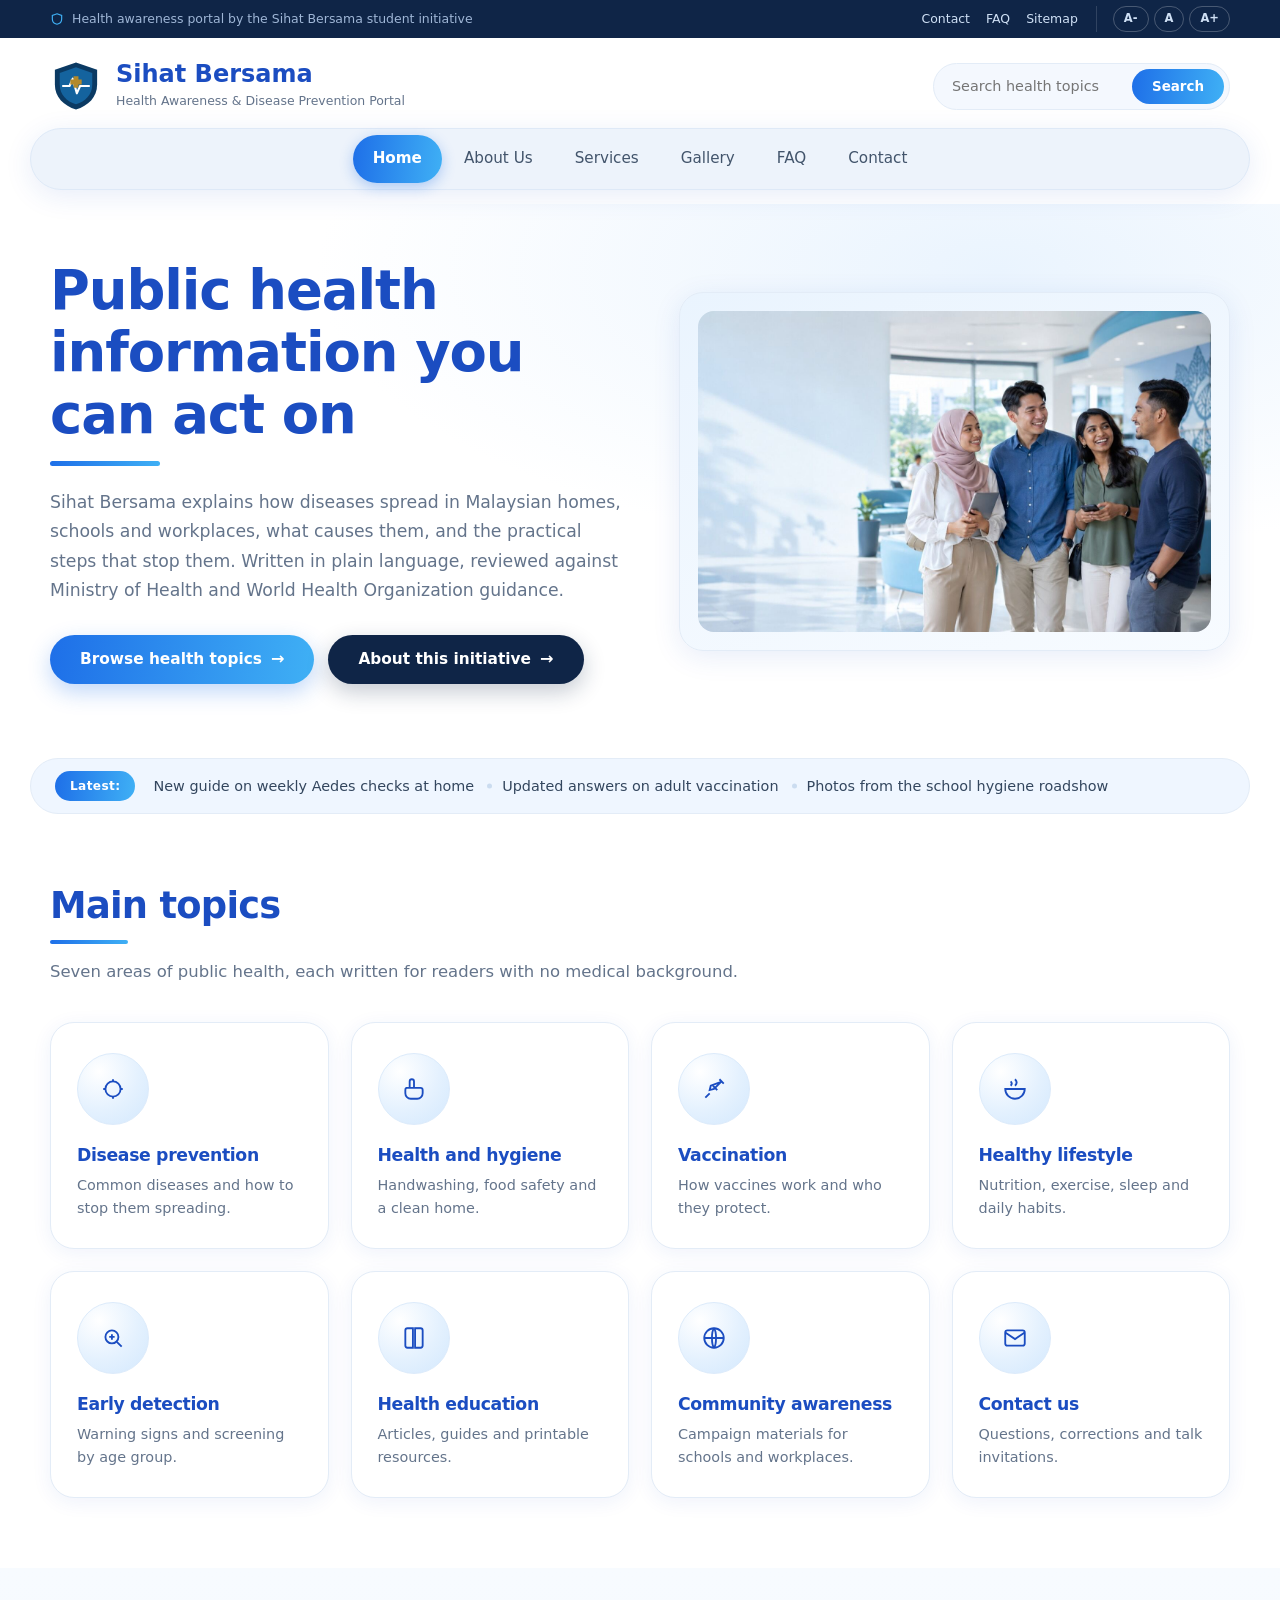
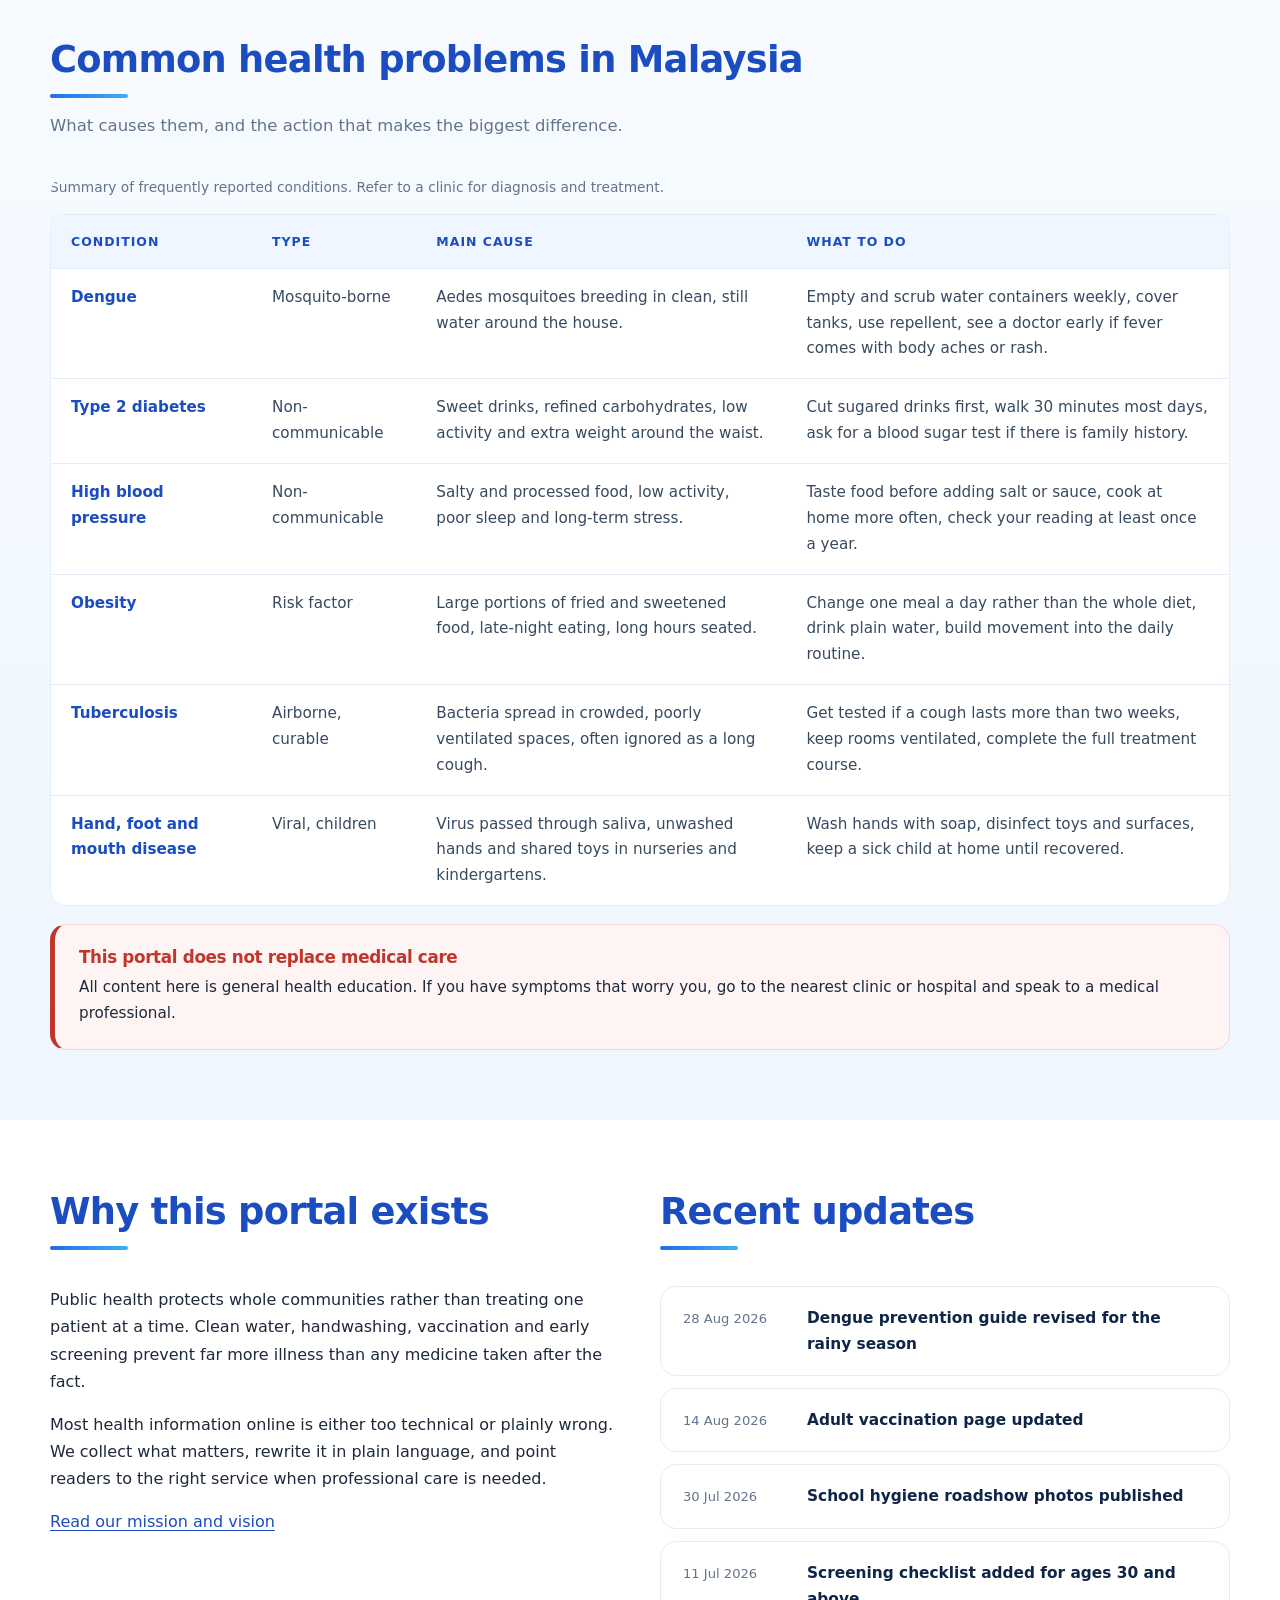
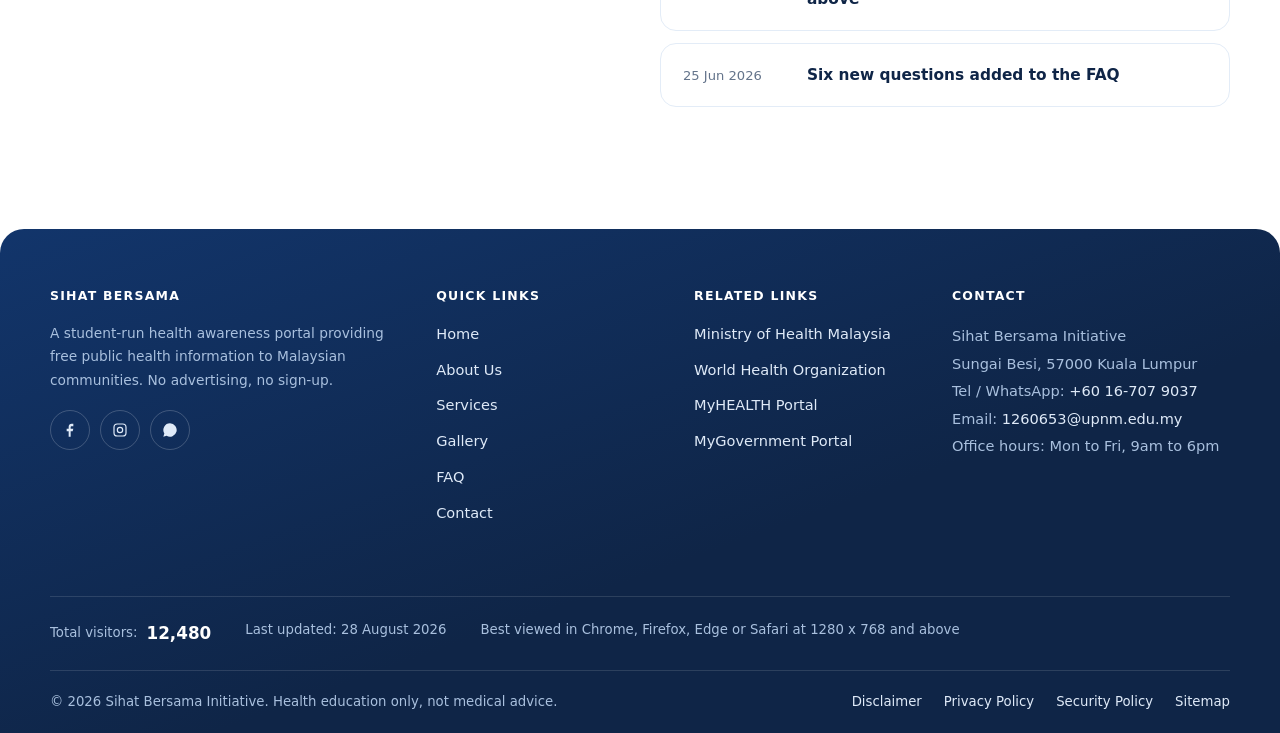
==== commit 79f6fa15: "Use a photo in the hero and compress every image Replace the illustrated SVG in the homepage hero wi" ====
--- a/index.html
+++ b/index.html
@@ -88,33 +88,7 @@
       </div>
     </div>
     <div class="hero-art">
-      <svg viewBox="0 0 520 340" role="img" aria-label="Illustration of a community clinic and neighbourhood">
-        <defs>
-          <linearGradient id="sky" x1="0" y1="0" x2="0" y2="1">
-            <stop offset="0" stop-color="#F5FAFF"/><stop offset="1" stop-color="#E4F1FD"/>
-          </linearGradient>
-        </defs>
-        <rect width="520" height="340" rx="12" fill="url(#sky)"/>
-        <circle cx="440" cy="72" r="34" fill="#DCEDFD"/>
-        <circle cx="440" cy="72" r="19" fill="#3FB0F5" opacity=".55"/>
-        <path d="M0 236c90-38 150-6 230-26s170-48 290-10v140H0z" fill="#CDE6FB"/>
-        <path d="M0 280c110-28 190 4 270-12s160-26 250-4v76H0z" fill="#A8D5F7"/>
-        <g fill="#fff" stroke="#BBDCF6" stroke-width="1.5">
-          <path d="M70 214l46-32 46 32v58H70z"/>
-          <path d="M196 228l40-28 40 28v44h-80z"/>
-          <path d="M306 210l50-34 50 34v62H306z"/>
-        </g>
-        <g fill="#7FC3F2">
-          <rect x="90" y="228" width="18" height="18" rx="3"/>
-          <rect x="124" y="228" width="18" height="18" rx="3"/>
-          <rect x="224" y="240" width="16" height="16" rx="3"/>
-          <rect x="336" y="228" width="20" height="20" rx="3"/>
-          <rect x="368" y="228" width="20" height="20" rx="3"/>
-        </g>
-        <rect x="228" y="150" width="14" height="42" rx="4" fill="#1E6FE8"/>
-        <rect x="214" y="164" width="42" height="14" rx="4" fill="#1E6FE8"/>
-        <path d="M0 120h130l24-52 30 100 26-70 24 22h286" fill="none" stroke="#1B4DC1" stroke-width="3.4" stroke-linecap="round" stroke-linejoin="round" opacity=".85"/>
-      </svg>
+      <img src="assets/img/hero-community.jpg" alt="Four young Malaysian adults talking and smiling in a bright community centre lobby" width="1400" height="875" fetchpriority="high" decoding="async">
     </div>
   </div>
 </section>
--- a/assets/css/style.css
+++ b/assets/css/style.css
@@ -153,7 +153,7 @@
   border-radius:var(--r-lg); overflow:hidden; background:linear-gradient(160deg,#EAF4FE,#F7FBFF);
   border:1px solid var(--border); padding:18px; box-shadow:var(--shadow-card);
 }
-.hero-art svg{width:100%; height:auto; border-radius:var(--r)}
+.hero-art svg, .hero-art img{width:100%; height:auto; display:block; border-radius:var(--r)}
 
 /* ---------- buttons ---------- */
 .btn{
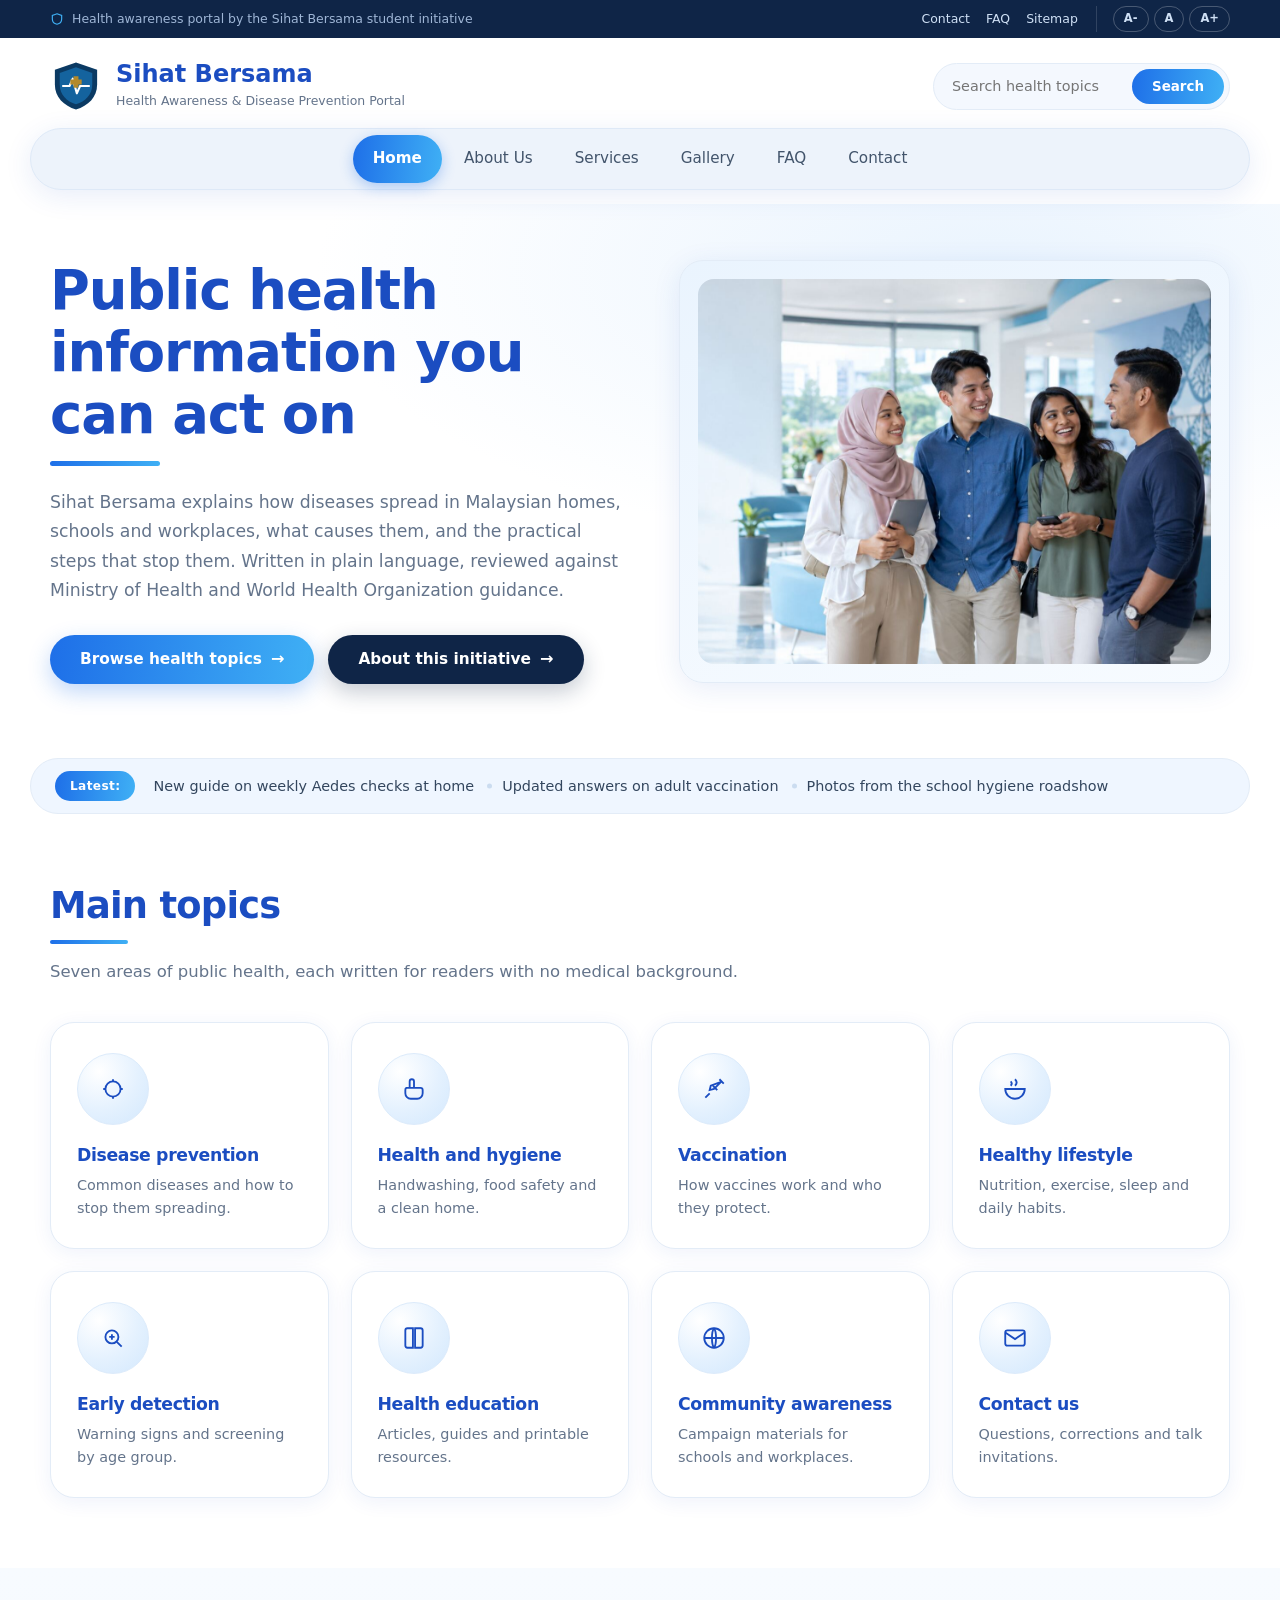
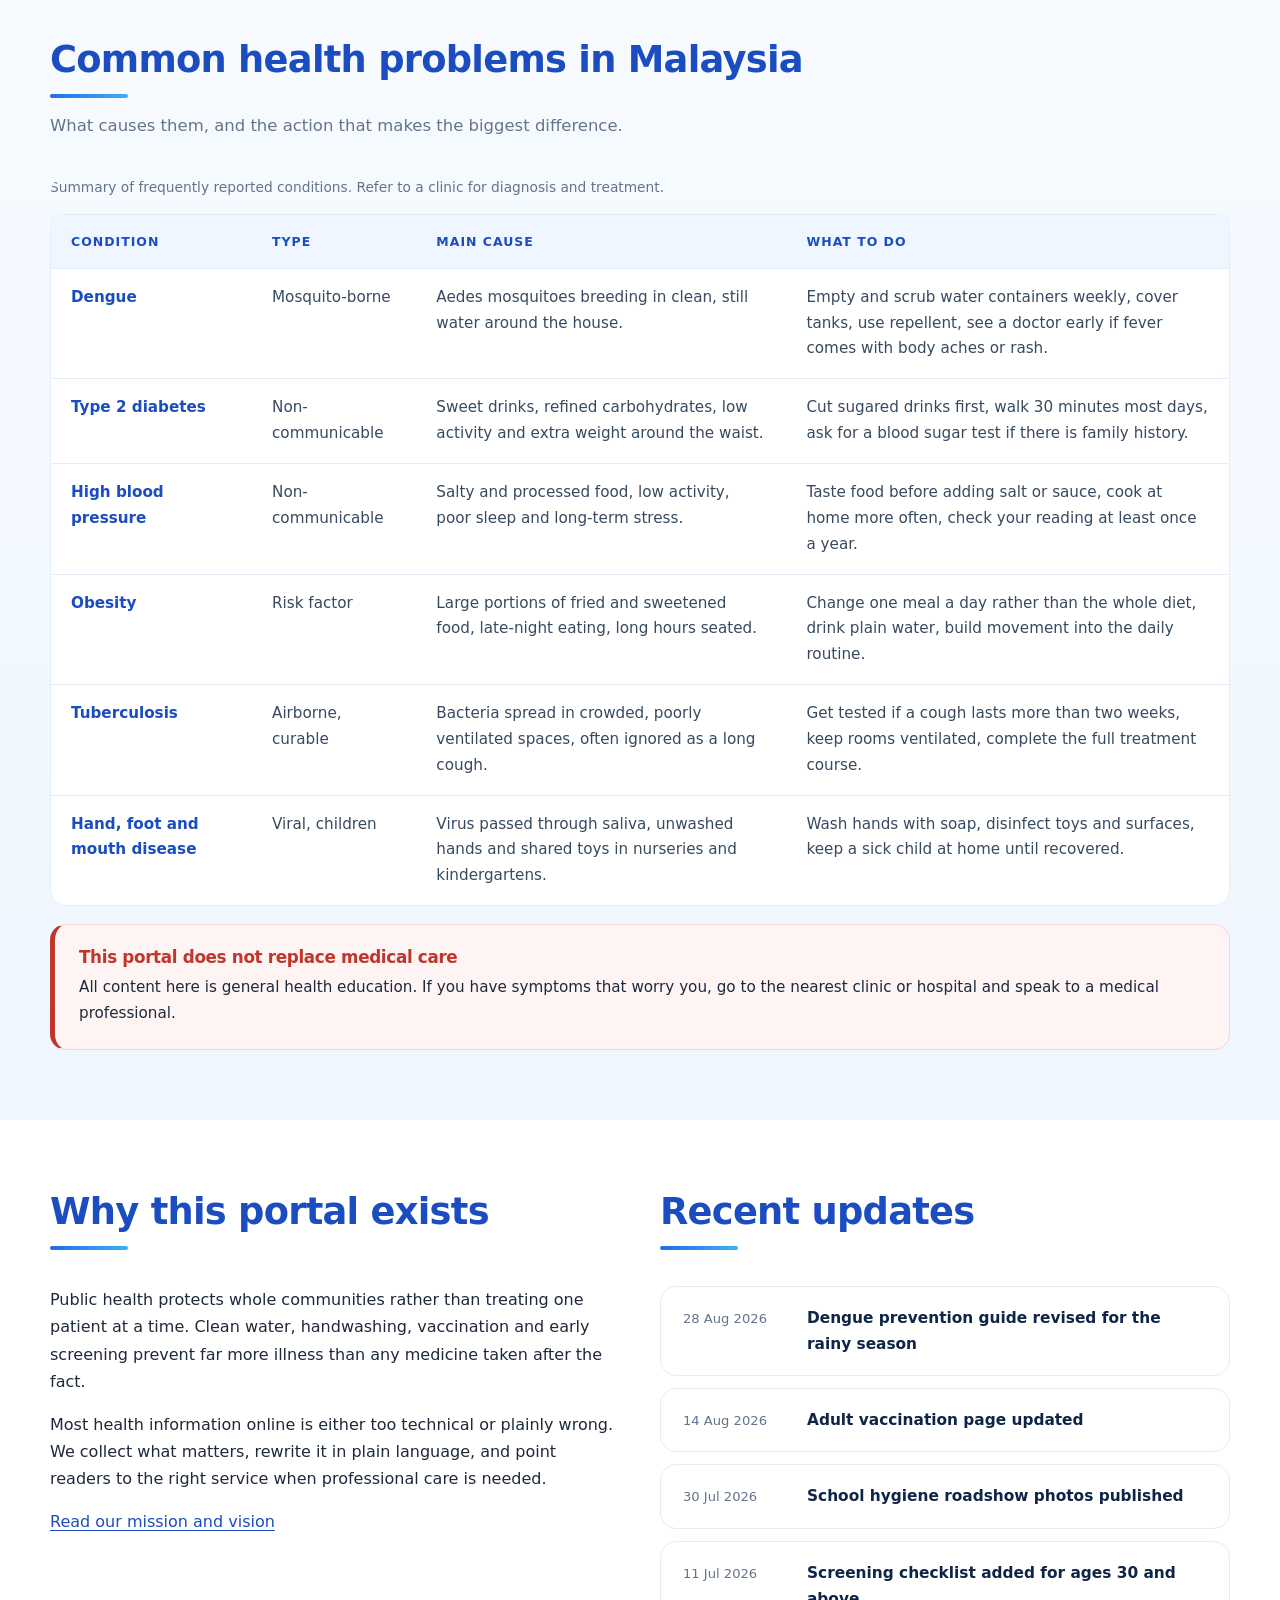
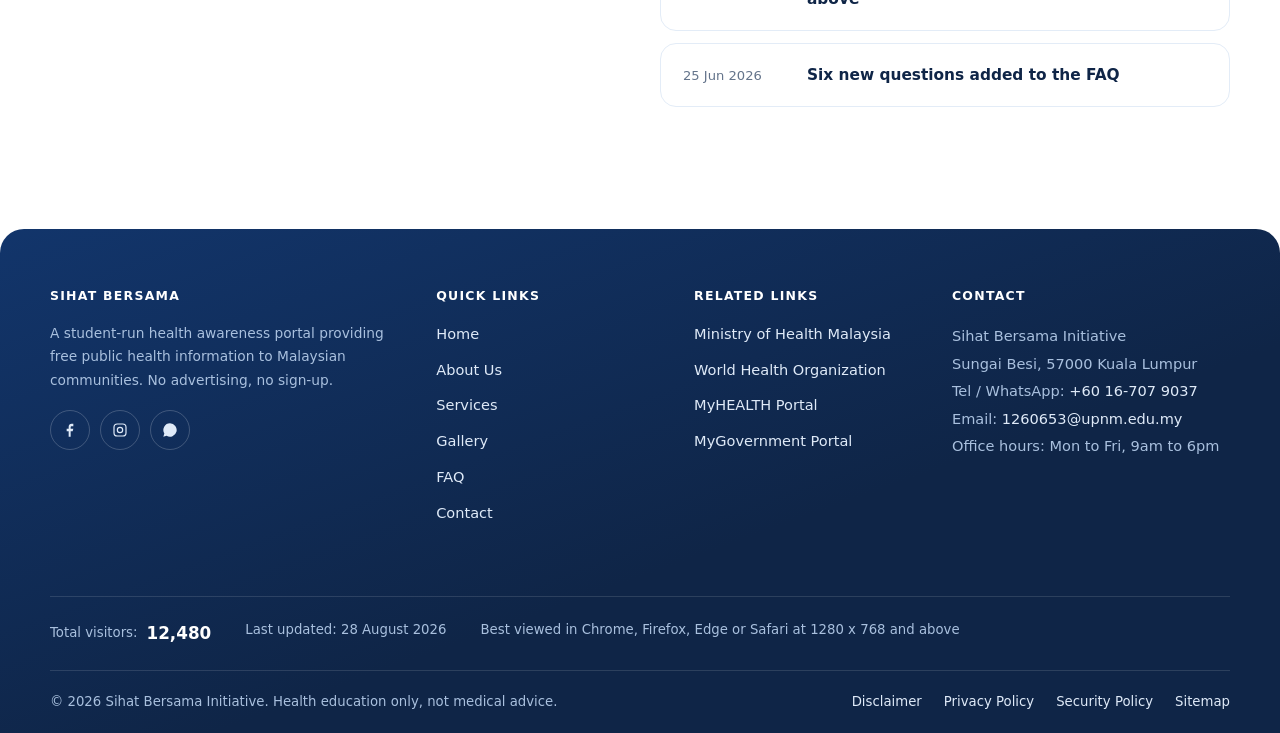
==== commit a1e2ff28: "Crop the hero photo and make it fill its frame The wide shot left a large empty wall on the left, so" ====
--- a/index.html
+++ b/index.html
@@ -88,7 +88,7 @@
       </div>
     </div>
     <div class="hero-art">
-      <img src="assets/img/hero-community.jpg" alt="Four young Malaysian adults talking and smiling in a bright community centre lobby" width="1400" height="875" fetchpriority="high" decoding="async">
+      <img src="assets/img/hero-community.jpg" alt="Four young Malaysian adults talking and smiling in a bright community centre lobby" width="1200" height="1004" fetchpriority="high" decoding="async">
     </div>
   </div>
 </section>
--- a/assets/css/style.css
+++ b/assets/css/style.css
@@ -153,7 +153,8 @@
   border-radius:var(--r-lg); overflow:hidden; background:linear-gradient(160deg,#EAF4FE,#F7FBFF);
   border:1px solid var(--border); padding:18px; box-shadow:var(--shadow-card);
 }
-.hero-art svg, .hero-art img{width:100%; height:auto; display:block; border-radius:var(--r)}
+.hero-art svg{width:100%; height:auto; display:block; border-radius:var(--r)}
+.hero-art img{width:100%; height:auto; aspect-ratio:4/3; object-fit:cover; object-position:60% center; display:block; border-radius:var(--r)}
 
 /* ---------- buttons ---------- */
 .btn{
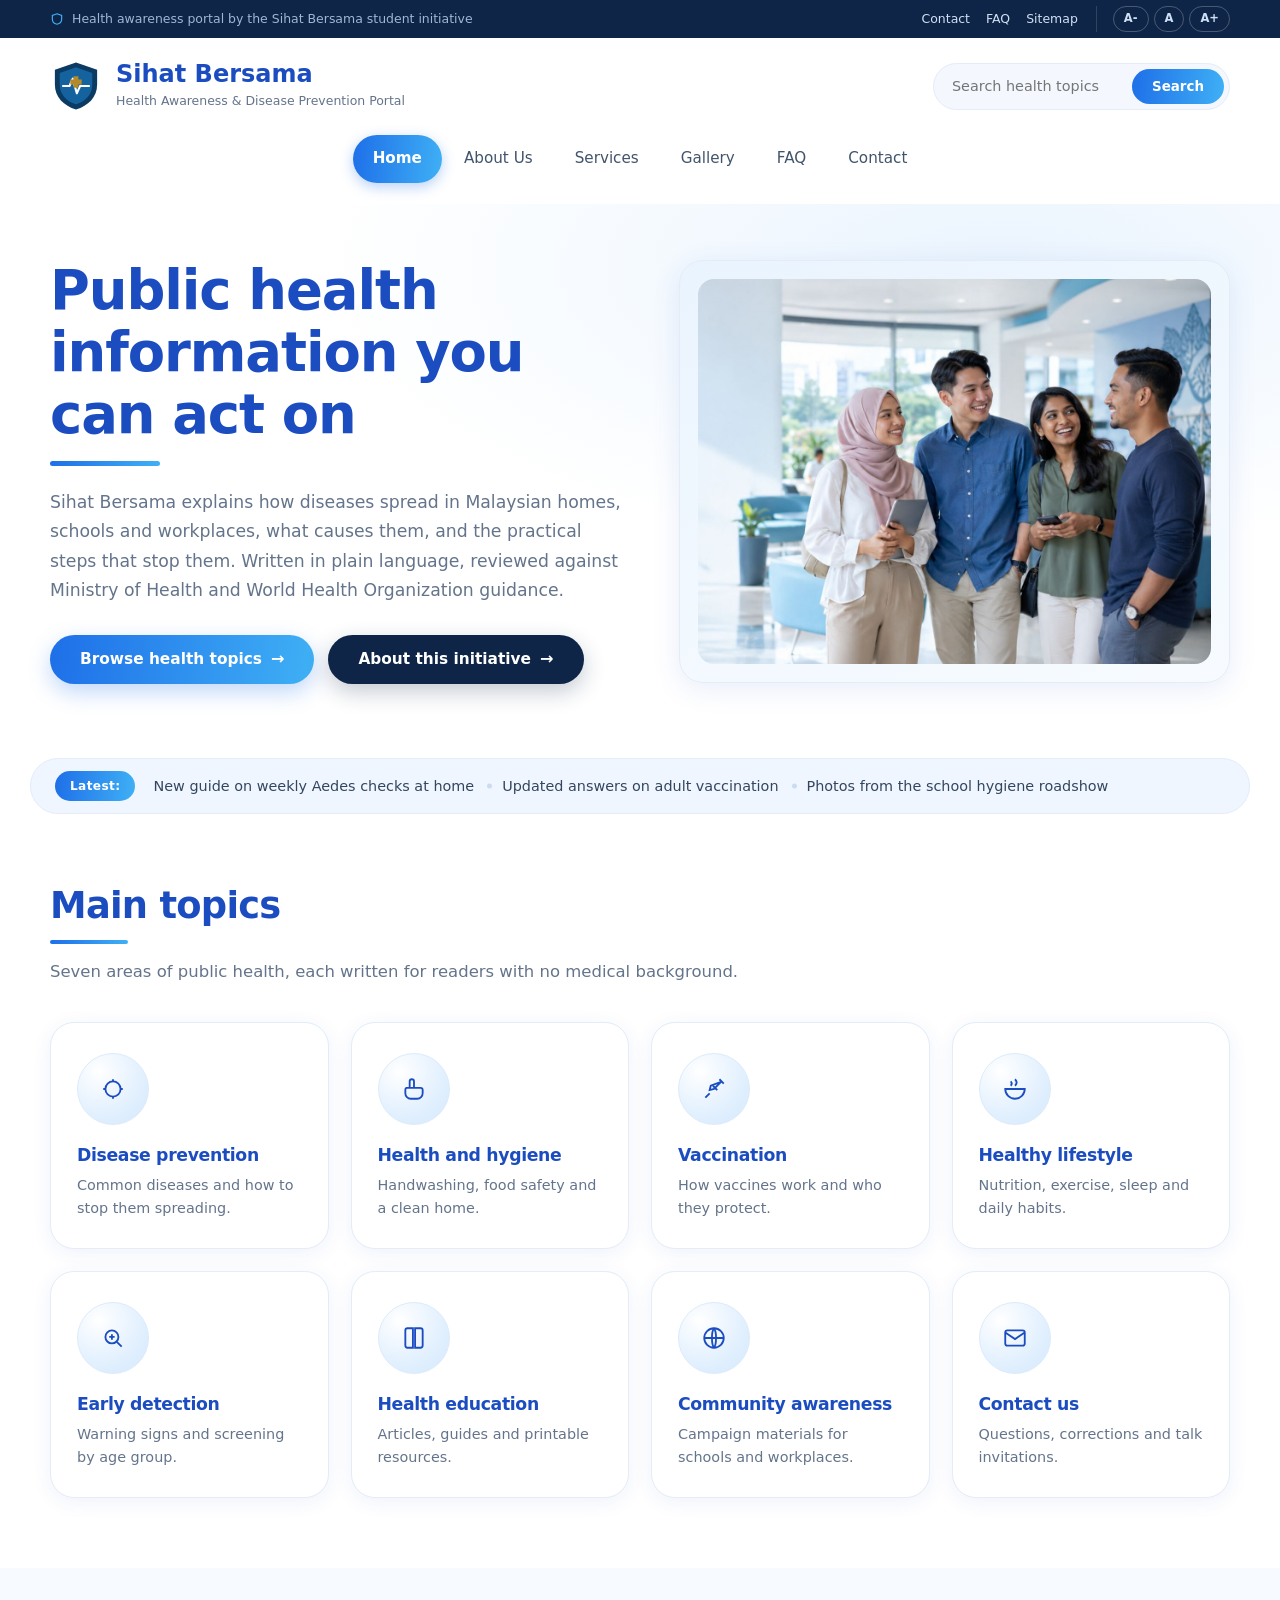
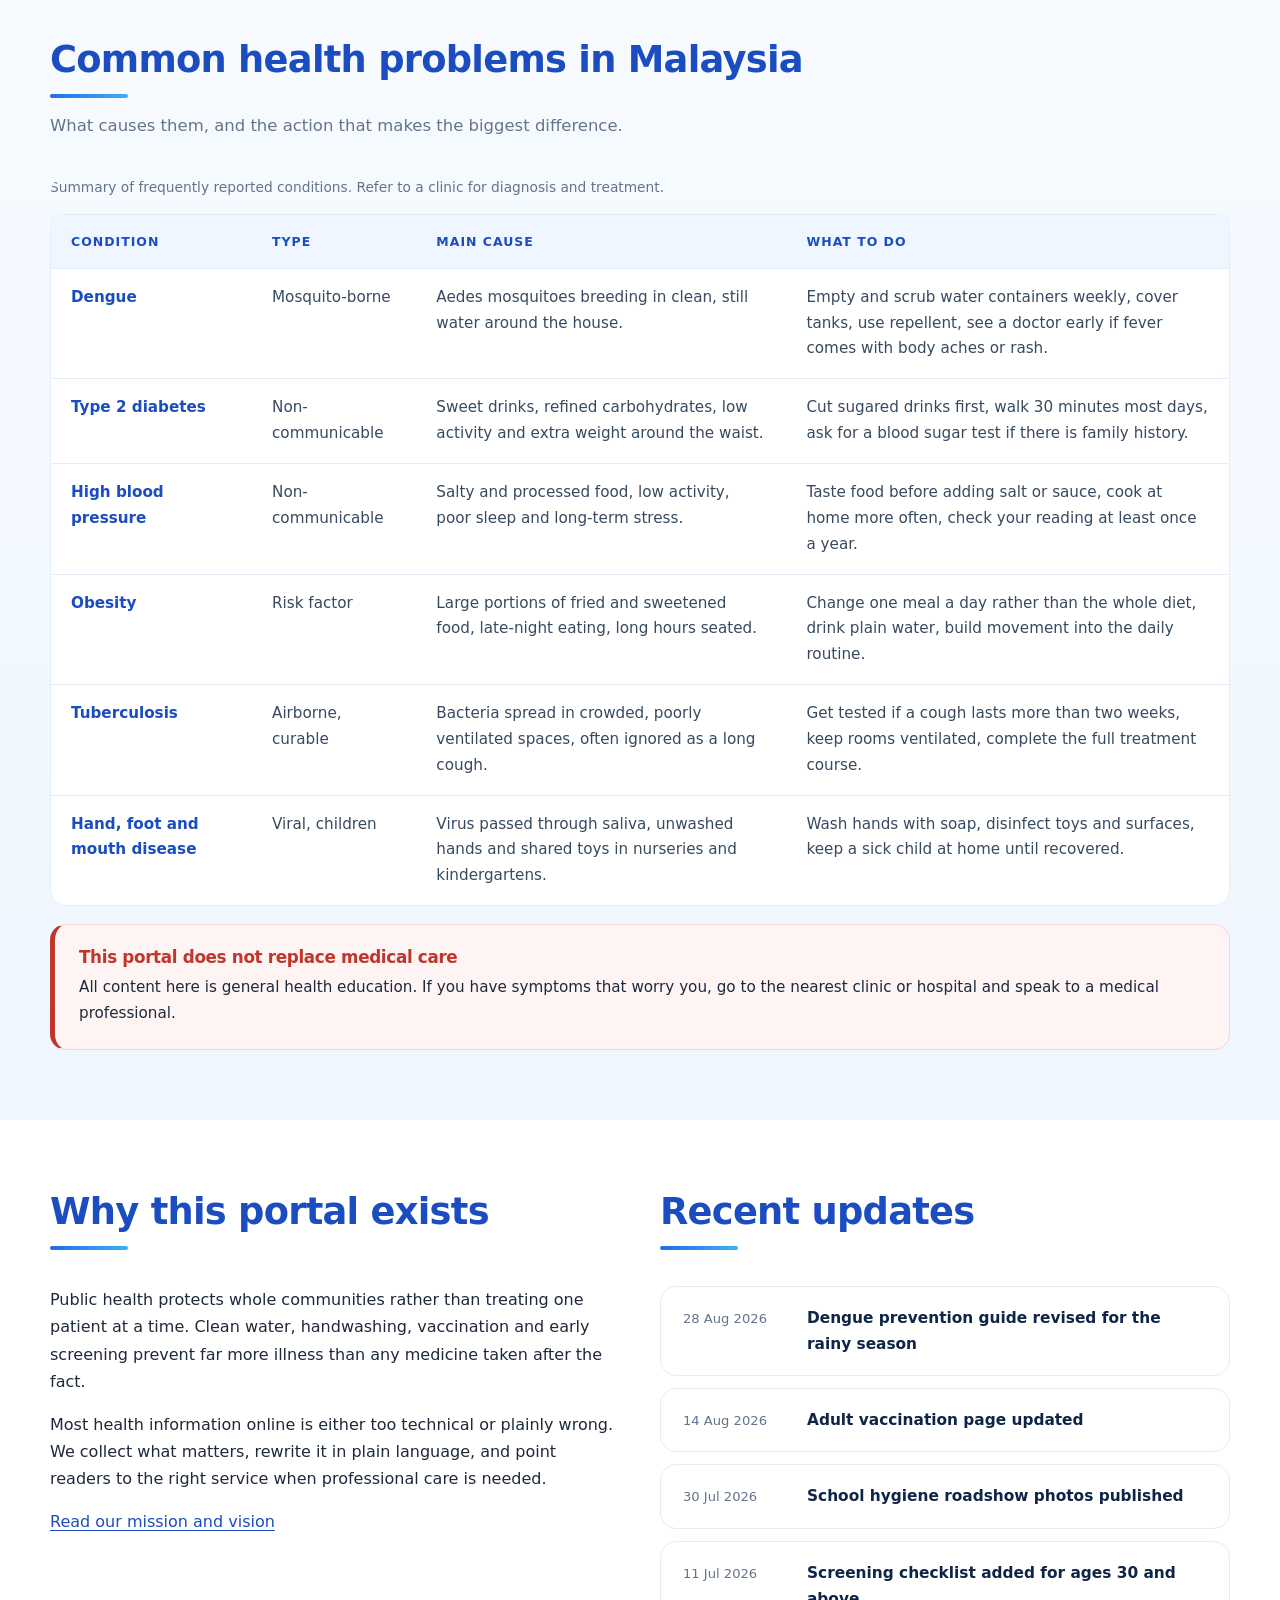
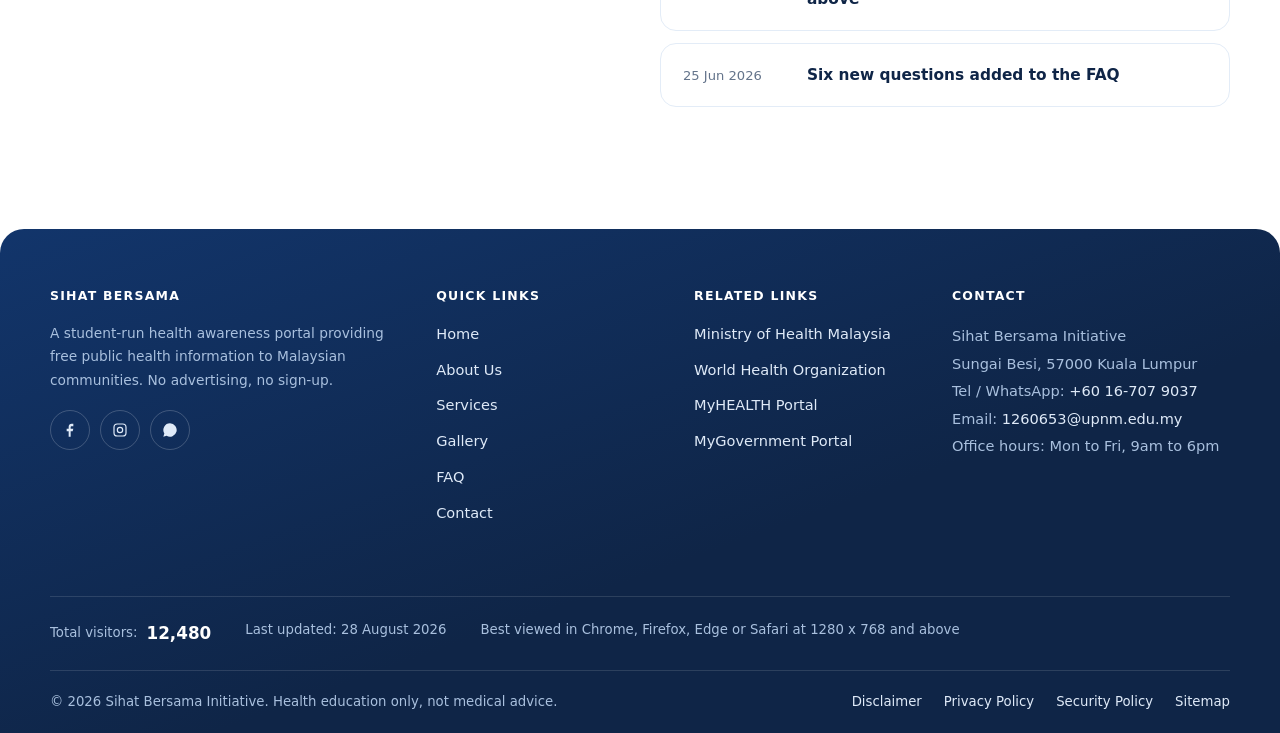
==== commit fa0cedde: "Let the navigation bar float only once the page scrolls At the top of a page the nav row now sits fl" ====
--- a/index.html
+++ b/index.html
@@ -8,7 +8,7 @@
 <link rel="preconnect" href="https://fonts.googleapis.com">
 <link rel="preconnect" href="https://fonts.gstatic.com" crossorigin>
 <link href="https://fonts.googleapis.com/css2?family=Poppins:wght@500;600;700&family=Inter:wght@400;500;600;700&display=swap" rel="stylesheet">
-<link rel="stylesheet" href="assets/css/style.css">
+<link rel="stylesheet" href="assets/css/style.css?v=0f1db1a7">
 </head>
 <body>
 <a class="skip" href="#main">Skip to main content</a>
@@ -307,6 +307,6 @@
   </div>
 </footer>
 
-<script src="assets/js/main.js"></script>
+<script src="assets/js/main.js?v=9ec02e0f"></script>
 </body>
 </html>
--- a/assets/css/style.css
+++ b/assets/css/style.css
@@ -84,11 +84,18 @@
 .searchbox button:hover{filter:brightness(1.06)}
 
 /* ---------- floating pill navigation ---------- */
-.mainnav{position:sticky; top:12px; z-index:60; background:transparent; padding-block:6px 14px}
+.mainnav{position:sticky; top:10px; z-index:60; background:transparent; padding-block:6px 14px}
 .mainnav-in{
   display:flex; align-items:center; justify-content:center;
-  background:#EDF3FB; border:1px solid #DEE9F7; border-radius:999px;
-  padding:6px 14px; box-shadow:var(--shadow-card);
+  width:fit-content; max-width:100%; margin-inline:auto;
+  background:transparent; border:1px solid transparent; border-radius:999px;
+  padding:6px 14px; box-shadow:none;
+  transition:background .22s ease, border-color .22s ease, box-shadow .22s ease, padding .22s ease;
+}
+/* once the page scrolls, the bar lifts off into a floating pill */
+.mainnav.is-stuck .mainnav-in{
+  background:rgba(255,255,255,.88); -webkit-backdrop-filter:blur(14px); backdrop-filter:blur(14px);
+  border-color:var(--border); box-shadow:0 10px 30px rgba(11,58,99,.13); padding:4px 12px;
 }
 .nav-toggle{
   display:none; background:transparent; border:0; color:var(--brand); padding:12px 6px;
@@ -100,7 +107,7 @@
   display:block; color:#42546B; text-decoration:none; padding:11px 20px;
   font-size:.95rem; font-weight:500; border-radius:999px; transition:.16s;
 }
-.mainnav a:hover{background:#fff; color:var(--brand)}
+.mainnav a:hover{background:var(--tint); color:var(--brand)}
 .mainnav a.is-active{background:var(--blue-grad); color:#fff; font-weight:600; box-shadow:0 4px 14px rgba(30,111,232,.32)}
 
 /* ---------- breadcrumb ---------- */
@@ -259,6 +266,7 @@
 .photo{border:1px solid var(--border); border-radius:var(--r-lg); overflow:hidden; background:#fff; box-shadow:var(--shadow-soft); transition:.16s}
 .photo:hover{transform:translateY(-5px); box-shadow:var(--shadow-lift)}
 .photo .frame{aspect-ratio:4/3; background:var(--tint); overflow:hidden}
+.photo .frame a{display:block; width:100%; height:100%; cursor:zoom-in}
 .photo .frame svg, .photo .frame img{width:100%; height:100%; object-fit:cover}
 .photo figcaption{padding:18px 20px; font-size:.94rem; font-weight:600; color:var(--brand-deep)}
 .photo figcaption span{display:block; color:var(--muted); font-size:.81rem; margin-top:6px; font-weight:400}
@@ -266,7 +274,7 @@
 /* ---------- posters ---------- */
 .poster{max-width:760px; margin:26px 0 0; border:1px solid var(--border); border-radius:var(--r-lg); overflow:hidden; background:#fff; box-shadow:var(--shadow-soft)}
 .poster.tall{max-width:520px}
-.poster a{display:block; line-height:0; background:var(--tint)}
+.poster a{display:block; line-height:0; background:var(--tint); cursor:zoom-in}
 .poster img{width:100%; height:auto; display:block}
 .poster figcaption{padding:14px 20px; font-size:.86rem; line-height:1.5; color:var(--muted); border-top:1px solid var(--border)}
 .poster figcaption b{color:var(--brand-deep); font-weight:600}
@@ -339,7 +347,7 @@
   .searchbox{width:100%}
   .searchbox input{width:100%}
   .mainnav{top:0; padding-block:4px 12px}
-  .mainnav-in{border-radius:var(--r); flex-direction:column; align-items:stretch; padding:6px 10px}
+  .mainnav-in{width:auto; border-radius:var(--r); flex-direction:column; align-items:stretch; padding:6px 10px}
   .nav-toggle{display:flex; justify-content:space-between}
   .mainnav ul{display:none; flex-direction:column; width:100%; padding-bottom:8px; gap:2px}
   .mainnav ul[data-open="true"]{display:flex}
@@ -357,3 +365,20 @@
   body{font-size:11pt}
   .hero,.pagehead{background:none; border:0}
 }
+
+/* ---------- lightbox ---------- */
+.lightbox{position:fixed; inset:0; z-index:400; background:rgba(8,22,40,.84); display:grid; place-items:center; padding:28px}
+.lightbox[hidden]{display:none}
+.lightbox-in{position:relative; max-width:min(96vw,880px); max-height:92vh}
+.lightbox-in img{display:block; width:auto; height:auto; max-width:100%; max-height:92vh; border-radius:var(--r); box-shadow:0 26px 70px rgba(0,0,0,.5)}
+.lightbox-close{
+  position:absolute; top:-16px; right:-16px; width:42px; height:42px; border-radius:50%;
+  border:1px solid var(--border); background:#fff; color:var(--brand-deep);
+  font:400 1.6rem/1 var(--sans); cursor:pointer; box-shadow:var(--shadow-card);
+}
+.lightbox-close:hover{background:var(--tint); color:var(--brand)}
+.lightbox-close:focus-visible{outline:3px solid var(--cyan); outline-offset:2px}
+@media (max-width:560px){
+  .lightbox{padding:14px}
+  .lightbox-close{top:6px; right:6px; width:38px; height:38px}
+}
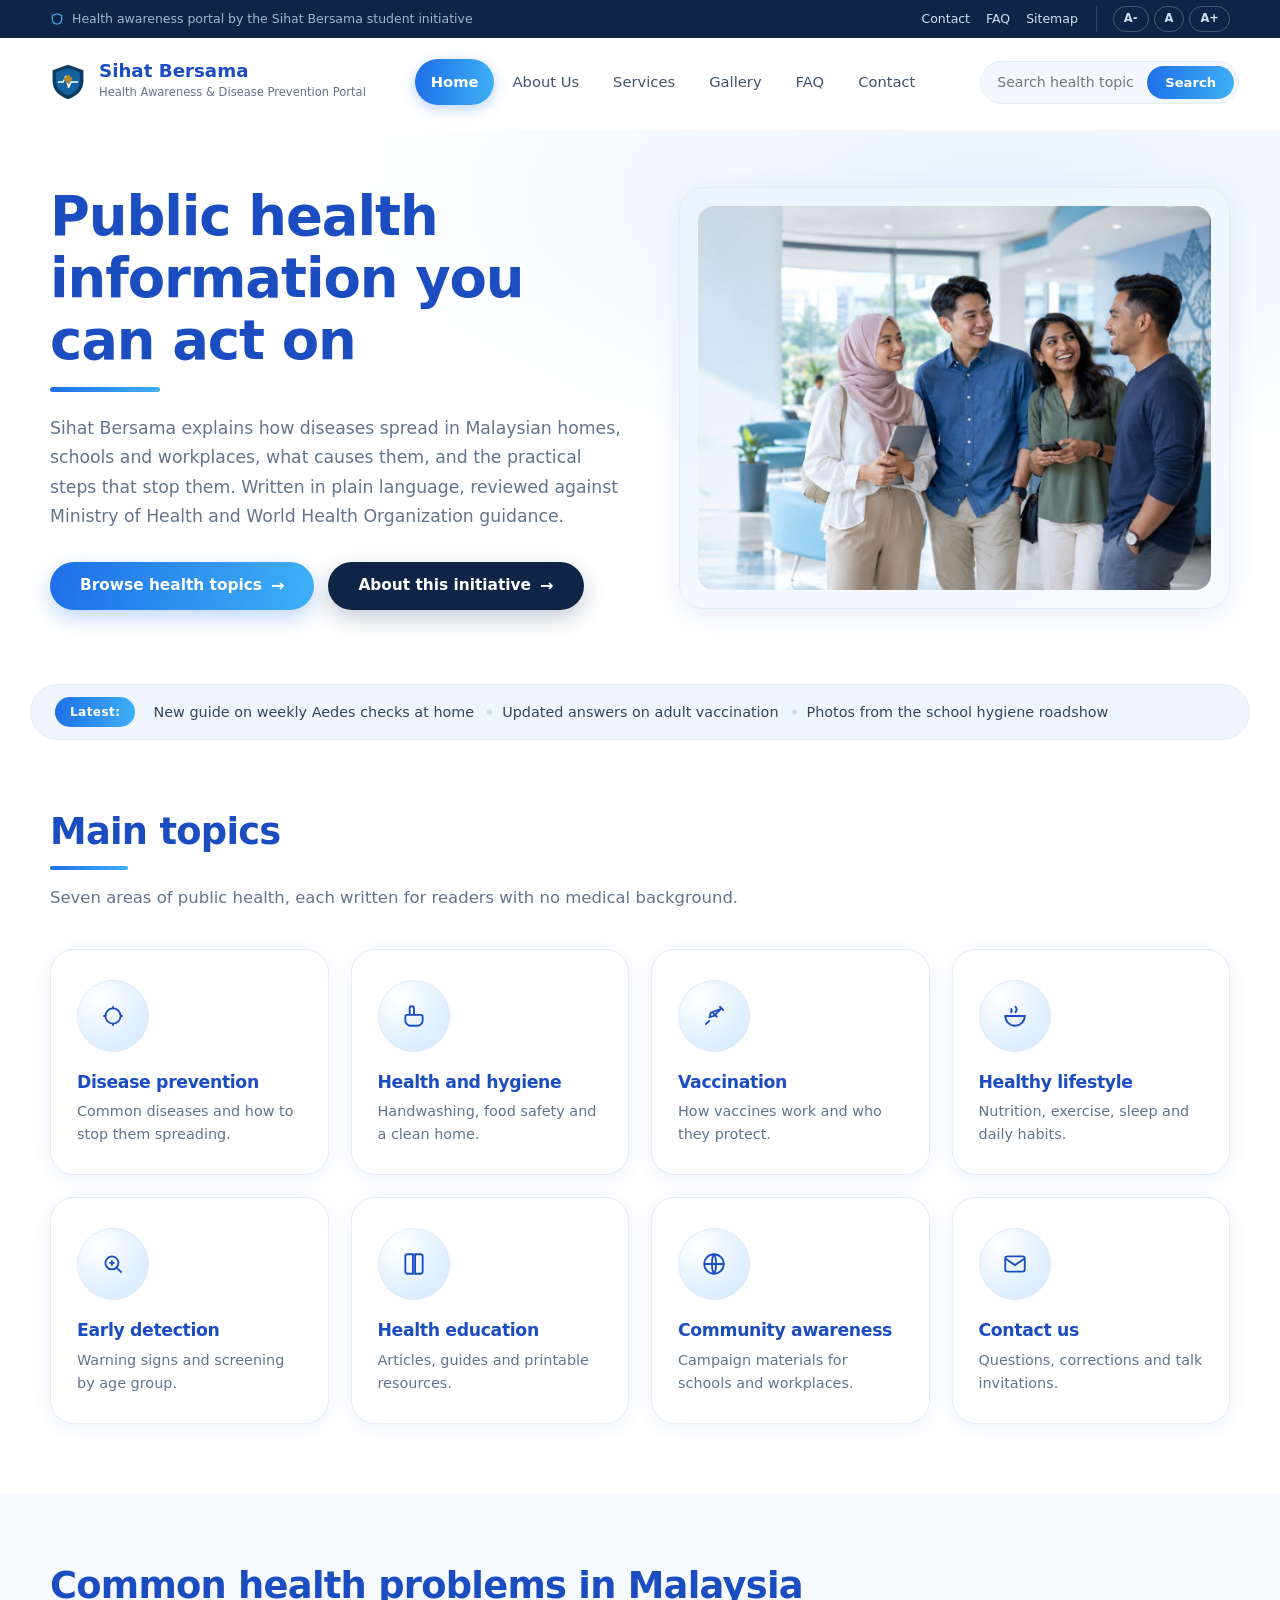
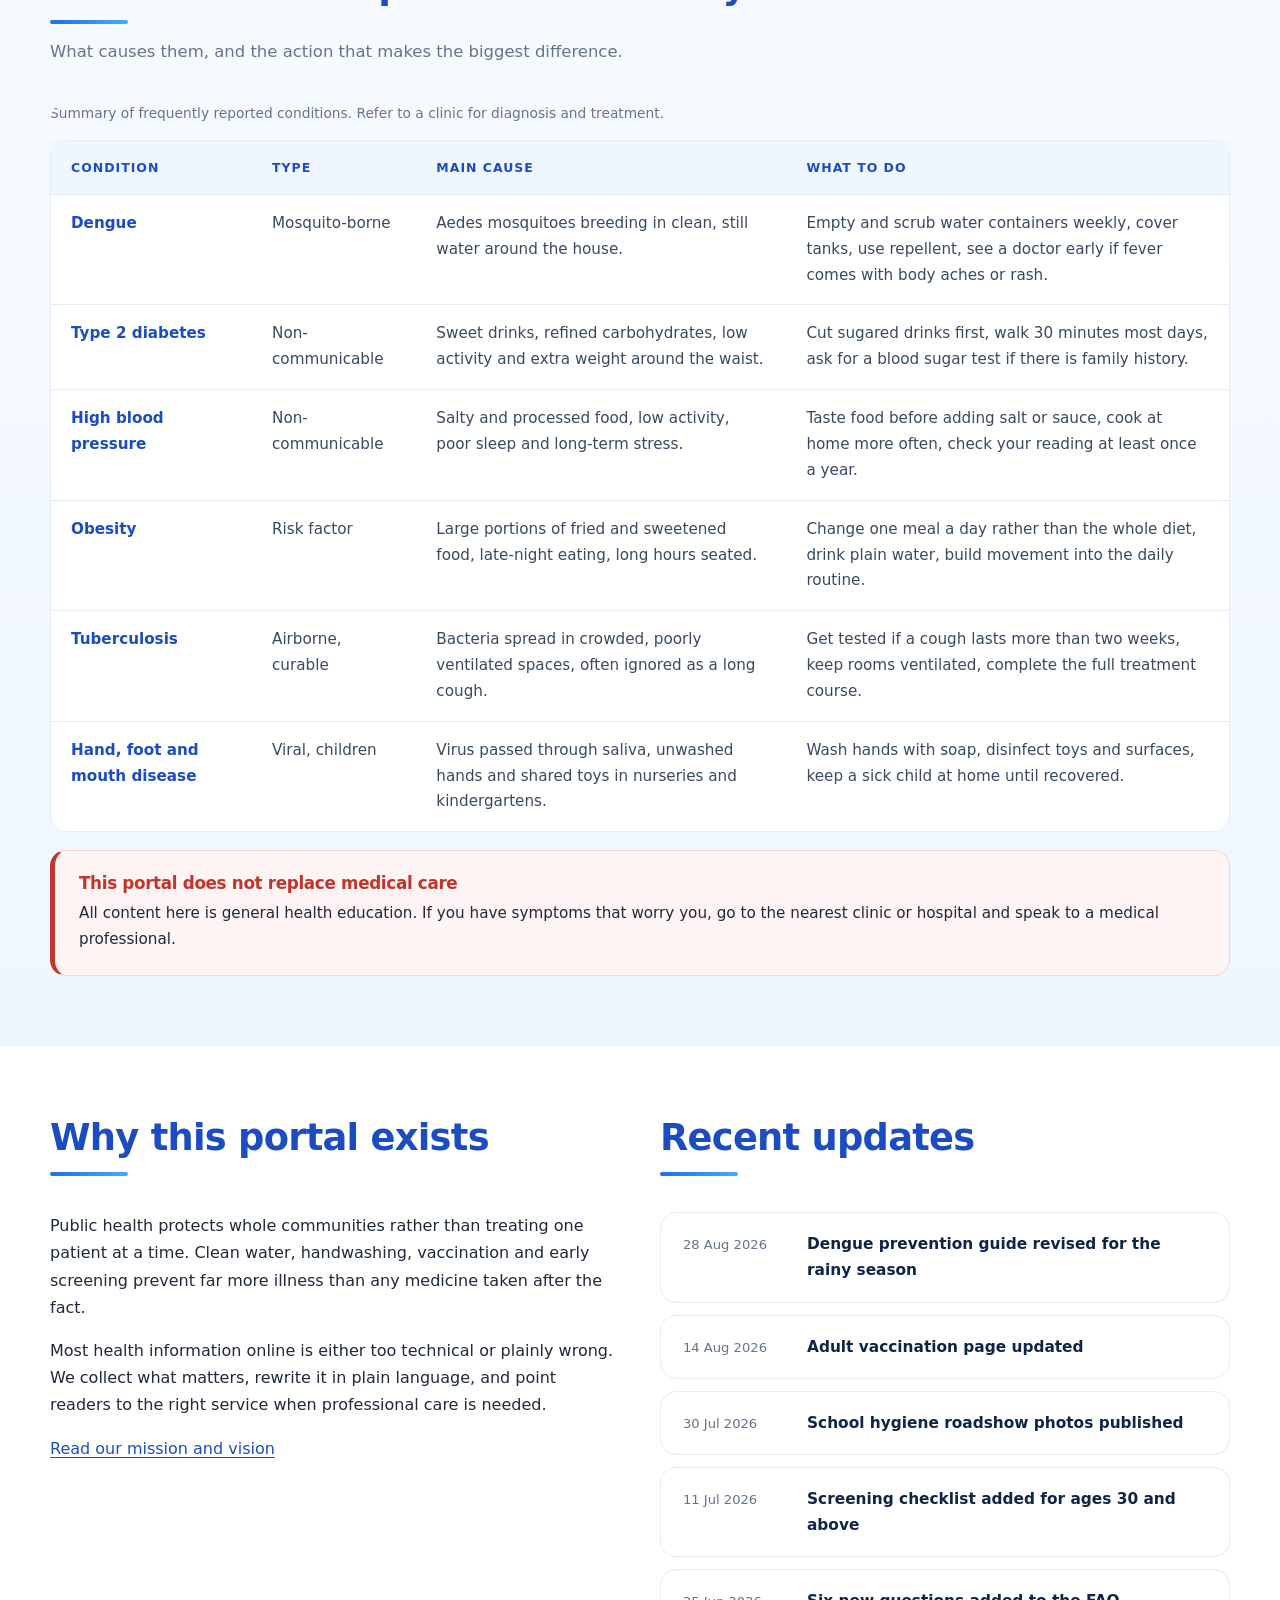
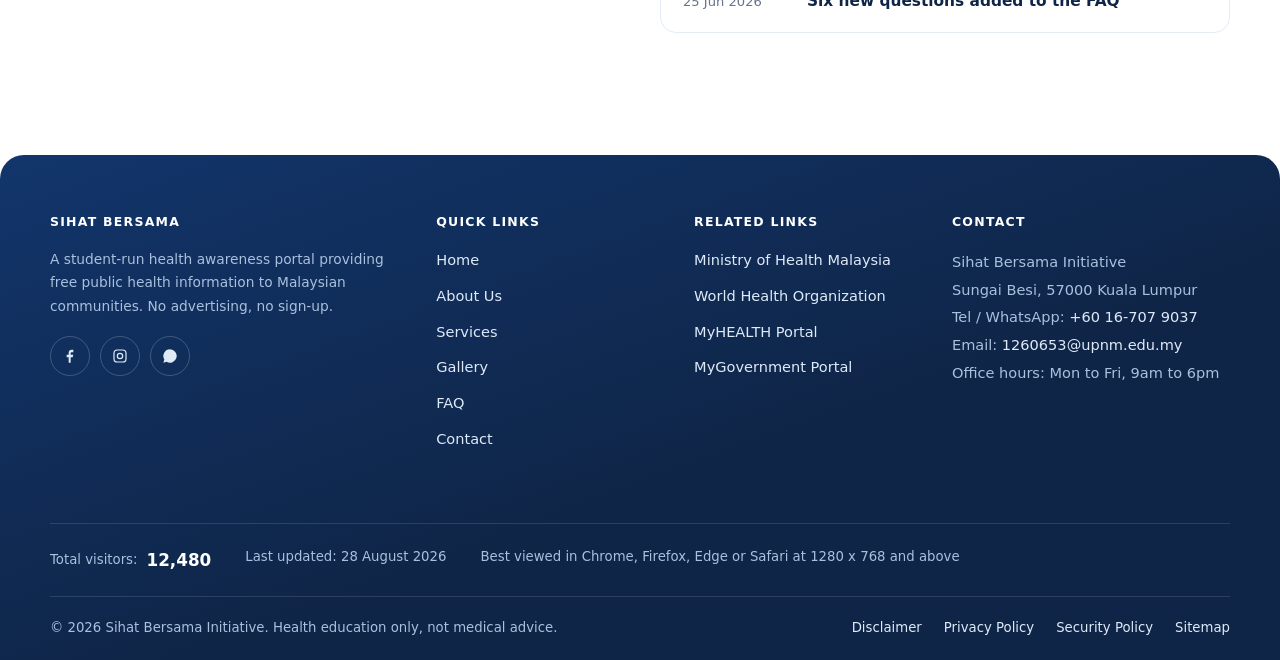
==== commit 0662615d: "Merge the brand, navigation and search into one header bar The masthead and the navigation row were " ====
--- a/index.html
+++ b/index.html
@@ -8,7 +8,7 @@
 <link rel="preconnect" href="https://fonts.googleapis.com">
 <link rel="preconnect" href="https://fonts.gstatic.com" crossorigin>
 <link href="https://fonts.googleapis.com/css2?family=Poppins:wght@500;600;700&family=Inter:wght@400;500;600;700&display=swap" rel="stylesheet">
-<link rel="stylesheet" href="assets/css/style.css?v=0f1db1a7">
+<link rel="stylesheet" href="assets/css/style.css?v=6fe60e30">
 </head>
 <body>
 <a class="skip" href="#main">Skip to main content</a>
@@ -33,9 +33,9 @@
   </div>
 </div>
 
-<!-- ===== masthead ===== -->
-<header class="masthead">
-  <div class="wrap masthead-in">
+<!-- ===== site header ===== -->
+<header class="siteheader">
+  <div class="wrap siteheader-in">
     <a class="brand" href="index.html">
       <svg class="brand-crest" viewBox="0 0 64 64" aria-hidden="true">
         <path d="M32 3l26 9v18c0 16-11 26-26 31C17 56 6 46 6 30V12z" fill="#0B3A63"/>
@@ -48,6 +48,20 @@
         <span class="site-sub">Health Awareness &amp; Disease Prevention Portal</span>
       </span>
     </a>
+    <button class="nav-toggle" type="button" aria-expanded="false" aria-controls="navlist">
+      <svg width="18" height="12" viewBox="0 0 18 12" aria-hidden="true"><path d="M0 1h18M0 6h18M0 11h18" stroke="currentColor" stroke-width="2"/></svg>
+      Menu
+    </button>
+    <nav class="mainnav" aria-label="Main">
+      <ul id="navlist">
+        <li><a class="is-active" aria-current="page" href="index.html">Home</a></li>
+        <li><a href="about.html">About Us</a></li>
+        <li><a href="services.html">Services</a></li>
+        <li><a href="gallery.html">Gallery</a></li>
+        <li><a href="faq.html">FAQ</a></li>
+        <li><a href="contact.html">Contact</a></li>
+      </ul>
+    </nav>
     <form class="searchbox" id="siteSearch" role="search">
       <label class="skip" for="q">Search this site</label>
       <input id="q" type="search" placeholder="Search health topics">
@@ -55,24 +69,6 @@
     </form>
   </div>
 </header>
-
-<!-- ===== main navigation ===== -->
-<nav class="mainnav" aria-label="Main">
-  <div class="wrap mainnav-in">
-    <button class="nav-toggle" type="button" aria-expanded="false" aria-controls="navlist">
-      <svg width="18" height="12" viewBox="0 0 18 12" aria-hidden="true"><path d="M0 1h18M0 6h18M0 11h18" stroke="currentColor" stroke-width="2"/></svg>
-      Menu
-    </button>
-    <ul id="navlist">
-      <li><a class="is-active" href="index.html">Home</a></li>
-      <li><a href="about.html">About Us</a></li>
-      <li><a href="services.html">Services</a></li>
-      <li><a href="gallery.html">Gallery</a></li>
-      <li><a href="faq.html">FAQ</a></li>
-      <li><a href="contact.html">Contact</a></li>
-    </ul>
-  </div>
-</nav>
 
 <main id="main">
 
@@ -307,6 +303,6 @@
   </div>
 </footer>
 
-<script src="assets/js/main.js?v=9ec02e0f"></script>
+<script src="assets/js/main.js?v=61d804a8"></script>
 </body>
 </html>
--- a/assets/css/style.css
+++ b/assets/css/style.css
@@ -69,34 +69,32 @@
 }
 .a11y-btn:hover{background:rgba(255,255,255,.16); color:#fff}
 
-/* ---------- masthead ---------- */
-.masthead{background:#fff}
-.masthead-in{display:flex; align-items:center; gap:20px; padding-block:22px 10px; flex-wrap:wrap}
-.brand{display:flex; align-items:center; gap:14px; text-decoration:none; color:var(--brand); margin-right:auto}
-.brand-crest{width:52px; height:52px; flex:none}
-.site-name{font-family:var(--head); font-size:1.5rem; font-weight:700; display:block; line-height:1.1; color:var(--brand)}
-.site-sub{display:block; font-family:var(--sans); font-size:.78rem; color:var(--muted); margin-top:3px; font-weight:400}
-.searchbox{display:flex; align-items:center; background:var(--tint-2); border:1px solid var(--border); border-radius:999px; padding:5px 5px 5px 18px}
+/* ---------- site header: brand, navigation and search in one bar ---------- */
+.siteheader{position:sticky; top:10px; z-index:60; background:transparent; padding-block:12px 16px}
+.siteheader-in{
+  display:flex; align-items:center; gap:14px; min-height:64px;
+  padding:8px 10px 8px 18px; border:1px solid transparent; border-radius:999px;
+  background:transparent; box-shadow:none;
+  transition:background .22s ease, border-color .22s ease, box-shadow .22s ease;
+}
+/* once the page scrolls, the bar lifts off the page */
+.siteheader.is-stuck .siteheader-in{
+  background:rgba(255,255,255,.9); -webkit-backdrop-filter:blur(14px); backdrop-filter:blur(14px);
+  border-color:var(--border); box-shadow:0 10px 30px rgba(11,58,99,.13);
+}
+.brand{display:flex; align-items:center; gap:12px; text-decoration:none; color:var(--brand); flex:none}
+.brand-crest{width:38px; height:38px; flex:none}
+.site-name{font-family:var(--head); font-size:1.14rem; font-weight:700; display:block; line-height:1.1; color:var(--brand)}
+.site-sub{display:block; font-family:var(--sans); font-size:.72rem; color:var(--muted); margin-top:2px; font-weight:400}
+.searchbox{display:flex; align-items:center; flex:none; background:var(--tint-2); border:1px solid var(--border); border-radius:999px; padding:4px 4px 4px 16px}
 .searchbox:focus-within{border-color:var(--cyan); background:#fff; box-shadow:0 0 0 4px rgba(63,176,245,.16)}
-.searchbox input{border:0; background:transparent; padding:9px 0; font:400 .9rem var(--sans); width:180px; color:var(--ink)}
+.searchbox input{border:0; background:transparent; padding:8px 0; font:400 .88rem var(--sans); width:150px; color:var(--ink)}
 .searchbox input:focus{outline:none}
-.searchbox button{border:0; background:var(--blue-grad); color:#fff; padding:10px 20px; border-radius:999px; cursor:pointer; font:600 .84rem var(--sans)}
+.searchbox button{border:0; background:var(--blue-grad); color:#fff; padding:9px 18px; border-radius:999px; cursor:pointer; font:600 .82rem var(--sans)}
 .searchbox button:hover{filter:brightness(1.06)}
 
-/* ---------- floating pill navigation ---------- */
-.mainnav{position:sticky; top:10px; z-index:60; background:transparent; padding-block:6px 14px}
-.mainnav-in{
-  display:flex; align-items:center; justify-content:center;
-  width:fit-content; max-width:100%; margin-inline:auto;
-  background:transparent; border:1px solid transparent; border-radius:999px;
-  padding:6px 14px; box-shadow:none;
-  transition:background .22s ease, border-color .22s ease, box-shadow .22s ease, padding .22s ease;
-}
-/* once the page scrolls, the bar lifts off into a floating pill */
-.mainnav.is-stuck .mainnav-in{
-  background:rgba(255,255,255,.88); -webkit-backdrop-filter:blur(14px); backdrop-filter:blur(14px);
-  border-color:var(--border); box-shadow:0 10px 30px rgba(11,58,99,.13); padding:4px 12px;
-}
+/* ---------- navigation inside the header ---------- */
+.mainnav{margin-inline:auto}
 .nav-toggle{
   display:none; background:transparent; border:0; color:var(--brand); padding:12px 6px;
   font:600 .95rem var(--sans); cursor:pointer; align-items:center; gap:10px;
@@ -104,11 +102,11 @@
 .mainnav ul{display:flex; list-style:none; margin:0; padding:0; flex-wrap:wrap; gap:2px; justify-content:center}
 .mainnav li{margin:0}
 .mainnav a{
-  display:block; color:#42546B; text-decoration:none; padding:11px 20px;
-  font-size:.95rem; font-weight:500; border-radius:999px; transition:.16s;
+  display:block; color:#42546B; text-decoration:none; padding:10px 16px;
+  font-size:.92rem; font-weight:500; border-radius:999px; transition:.16s;
 }
 .mainnav a:hover{background:var(--tint); color:var(--brand)}
-.mainnav a.is-active{background:var(--blue-grad); color:#fff; font-weight:600; box-shadow:0 4px 14px rgba(30,111,232,.32)}
+.mainnav a.is-active{background:var(--blue-grad); color:#fff; font-weight:600; box-shadow:0 4px 14px rgba(30,111,232,.3)}
 
 /* ---------- breadcrumb ---------- */
 .breadcrumb{font-size:.84rem; background:transparent}
@@ -130,7 +128,7 @@
 /* ---------- layout ---------- */
 .main{padding-block:26px 72px}
 .layout{display:grid; grid-template-columns:270px 1fr; gap:48px; align-items:start; margin-top:40px}
-.sidenav{border:1px solid var(--border); border-radius:var(--r); overflow:hidden; background:#fff; box-shadow:var(--shadow-soft); position:sticky; top:96px}
+.sidenav{border:1px solid var(--border); border-radius:var(--r); overflow:hidden; background:#fff; box-shadow:var(--shadow-soft); position:sticky; top:104px}
 .sidenav h2{font-family:var(--sans); font-size:.74rem; letter-spacing:.1em; text-transform:uppercase; padding:16px 20px; color:var(--muted); background:var(--tint-2); border-bottom:1px solid var(--border); margin:0; font-weight:600}
 .sidenav ul{list-style:none; margin:0; padding:10px}
 .sidenav li{margin:0}
@@ -336,6 +334,7 @@
   .sidenav{position:static}
   .tiles{grid-template-columns:repeat(2,1fr)}
   .foot-grid{grid-template-columns:1fr 1fr}
+  .site-sub{display:none}
   .hero-in{grid-template-columns:1fr; padding-block:40px 56px}
   .hero-art{order:-1}
   .grid-photos{grid-template-columns:repeat(2,1fr)}
@@ -343,15 +342,19 @@
   .pagehead{padding:34px 28px 36px}
 }
 @media (max-width:820px){
-  .masthead-in{gap:14px}
-  .searchbox{width:100%}
-  .searchbox input{width:100%}
-  .mainnav{top:0; padding-block:4px 12px}
-  .mainnav-in{width:auto; border-radius:var(--r); flex-direction:column; align-items:stretch; padding:6px 10px}
+  .siteheader{top:0; padding-block:10px}
+  .siteheader-in{
+    flex-wrap:wrap; gap:10px; min-height:0; padding:10px 12px; border-radius:var(--r);
+    background:#fff; border-color:var(--border); box-shadow:var(--shadow-soft);
+  }
+  .brand{margin-right:auto}
   .nav-toggle{display:flex; justify-content:space-between}
-  .mainnav ul{display:none; flex-direction:column; width:100%; padding-bottom:8px; gap:2px}
+  .mainnav{order:3; width:100%; margin:0}
+  .mainnav ul{display:none; flex-direction:column; width:100%; padding-bottom:4px; gap:2px}
   .mainnav ul[data-open="true"]{display:flex}
   .mainnav a{text-align:left; padding:13px 16px}
+  .searchbox{order:4; width:100%; flex:auto}
+  .searchbox input{width:100%}
   .sec{padding-block:48px}
   .split, .split-3, .grid-photos, .tiles, .foot-grid{grid-template-columns:1fr}
   .updates li{flex-direction:column; gap:4px}
@@ -362,6 +365,8 @@
 @media (prefers-reduced-motion:reduce){html{scroll-behavior:auto} *{animation:none !important; transition:none !important}}
 @media print{
   .utilbar,.mainnav,.searchbox,.sidenav,.footer,.breadcrumb,.hero-art{display:none}
+  .siteheader{position:static; padding:0}
+  .siteheader-in{border:0; box-shadow:none; padding:0}
   body{font-size:11pt}
   .hero,.pagehead{background:none; border:0}
 }
